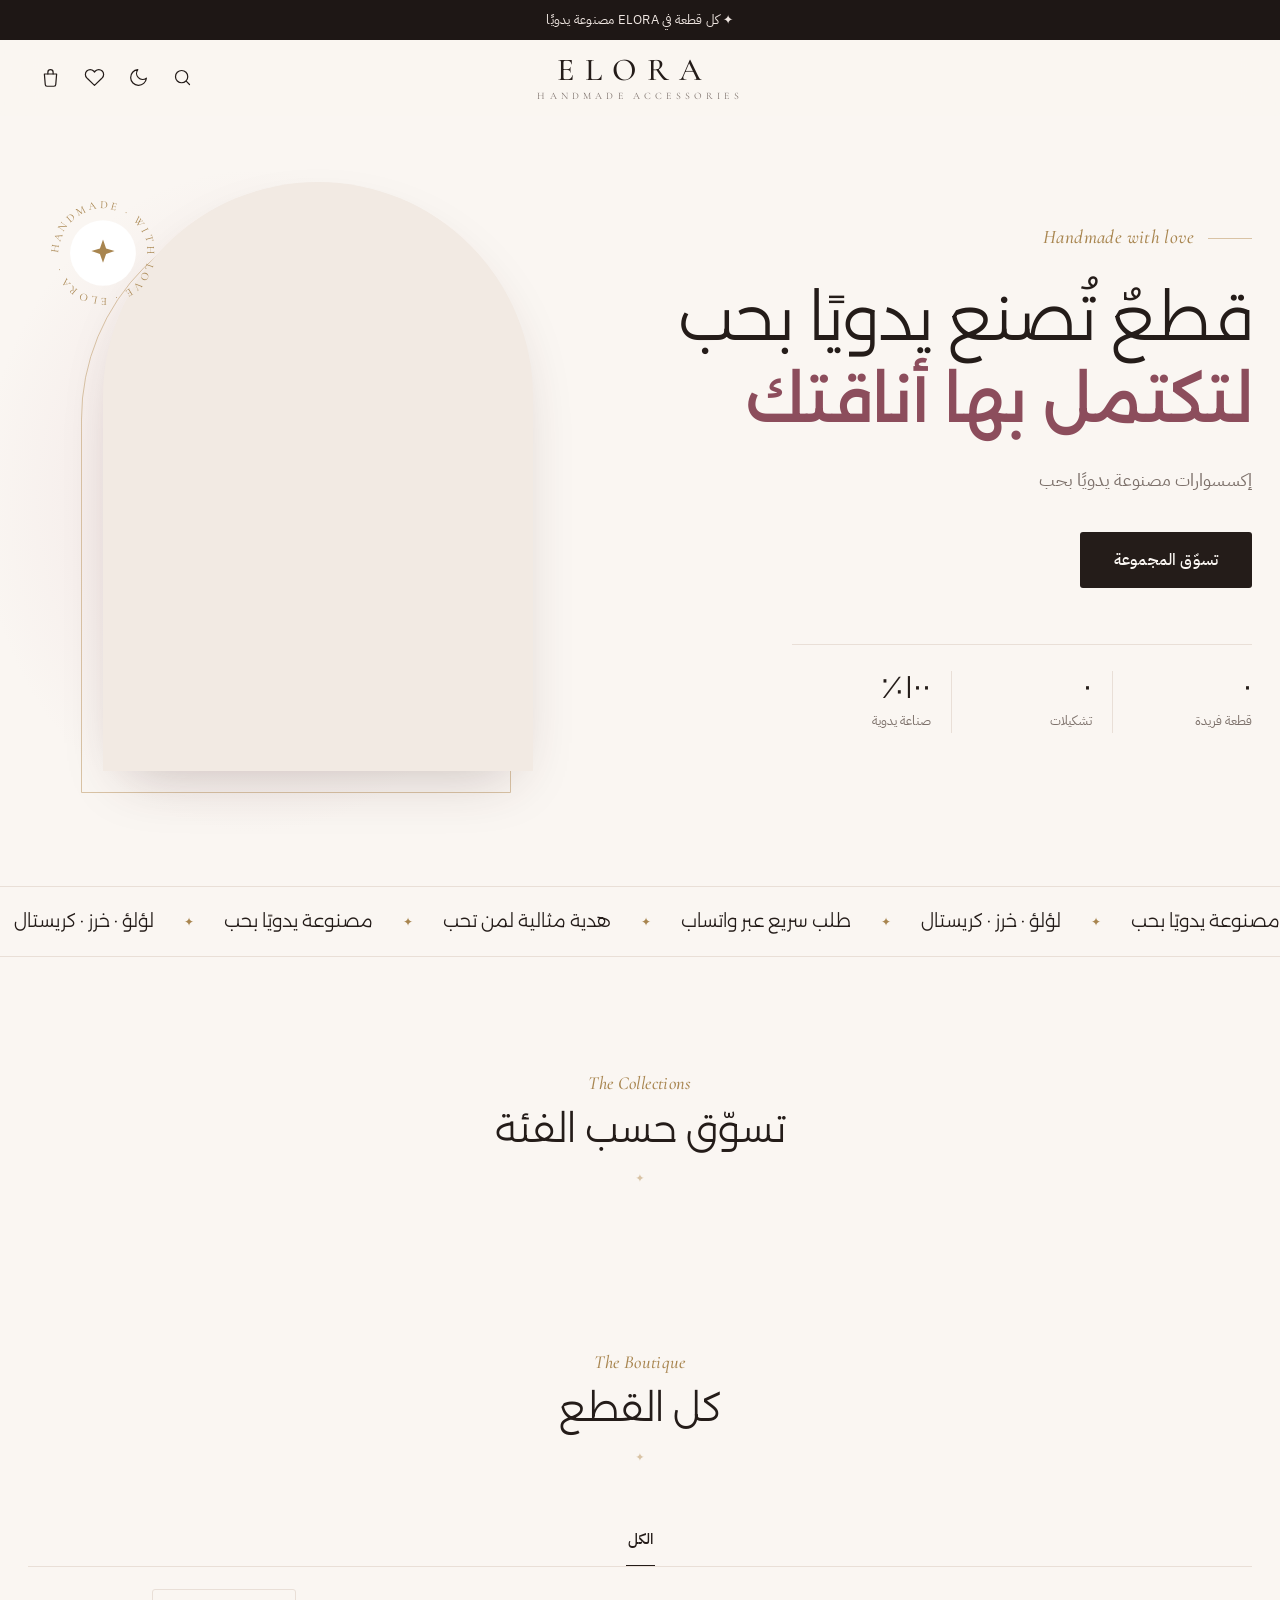
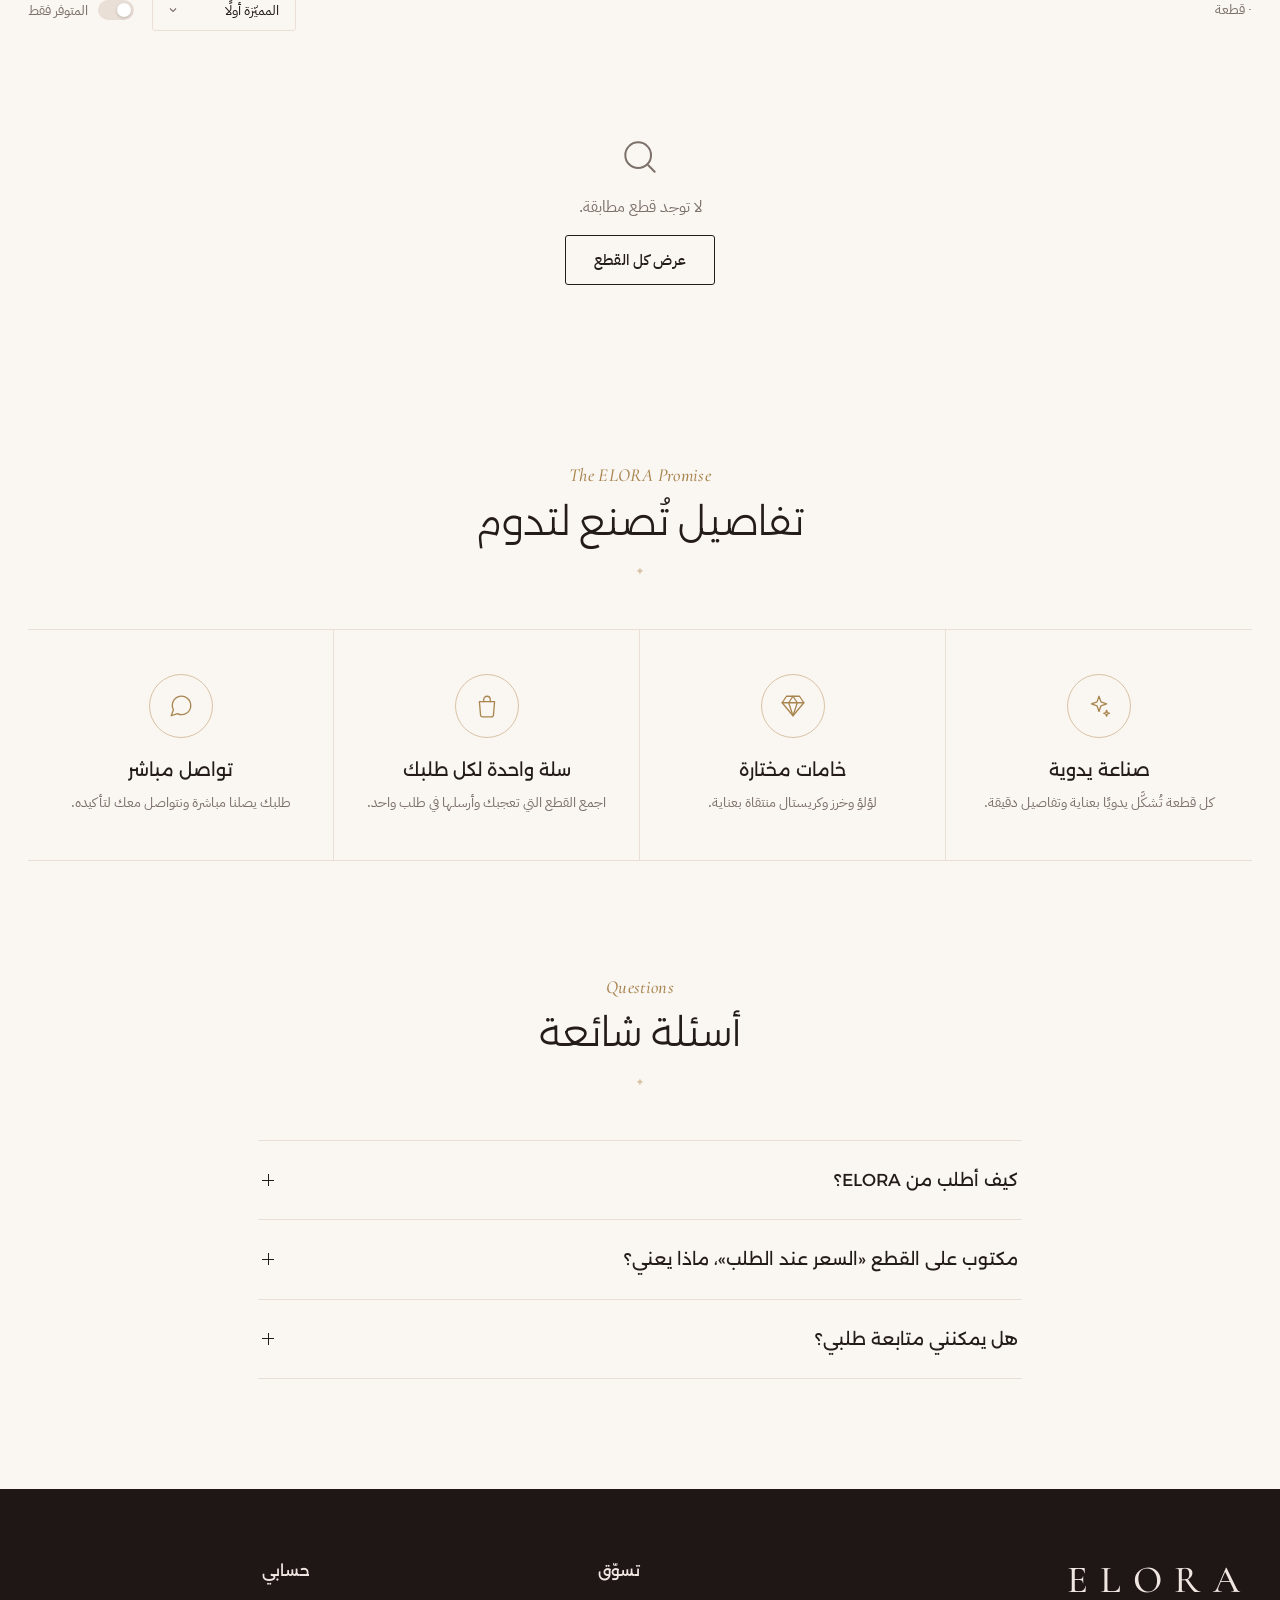
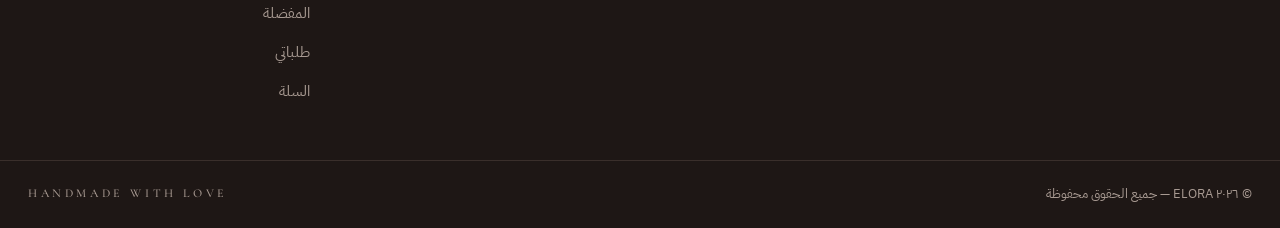
==== index.html @ 7b6e807d "المتجر الجديد: سلة، مفضلة، بحث، وطلب عبر واتساب - واجهة جديدة بالكامل تقرأ data.json و site.config.j" ====
<!doctype html>
<html lang="ar" dir="rtl" data-theme="light">
<head>
<meta charset="utf-8">
<meta name="viewport" content="width=device-width, initial-scale=1, viewport-fit=cover">
<title>ELORA — إكسسوارات مصنوعة يدويًا بحب</title>
<meta name="description" content="ELORA متجر إكسسوارات مصنوعة يدويًا: عقود وحقائب وأساور وأطقم من اللؤلؤ والخرز والكريستال. اطلب بسهولة عبر واتساب.">
<meta name="theme-color" content="#fbf8f6">
<meta property="og:type" content="website">
<meta property="og:title" content="ELORA — إكسسوارات مصنوعة يدويًا بحب">
<meta property="og:description" content="عقود وحقائب وأساور وأطقم مصنوعة يدويًا من اللؤلؤ والخرز والكريستال.">
<meta property="og:image" content="assets/og-image.png">
<meta property="og:locale" content="ar_AR">
<meta name="twitter:card" content="summary_large_image">
<link rel="manifest" href="manifest.webmanifest">
<link rel="icon" href="assets/icon.png">
<link rel="apple-touch-icon" href="assets/icon.png">
<link rel="preconnect" href="https://fonts.googleapis.com">
<link rel="preconnect" href="https://fonts.gstatic.com" crossorigin>
<link href="https://fonts.googleapis.com/css2?family=Alexandria:wght@300;400;500&family=Cormorant+Garamond:ital,wght@0,500;0,600;1,400;1,500&family=IBM+Plex+Sans+Arabic:wght@300;400;500;600&display=swap" rel="stylesheet">
<script>
  (function () {
    var t; try { t = localStorage.getItem('elora:theme'); t = t && JSON.parse(t); } catch (e) {}
    if (!t) t = window.matchMedia && matchMedia('(prefers-color-scheme: dark)').matches ? 'dark' : 'light';
    document.documentElement.dataset.theme = t;
  })();
</script>
<link rel="stylesheet" href="assets/store.css?v=2.2.0">
</head>
<body>

<!-- أيقونات -->
<svg width="0" height="0" style="position:absolute" aria-hidden="true">
  <defs>
    <symbol id="i-search" viewBox="0 0 24 24"><circle cx="11" cy="11" r="7"/><path d="m20 20-3.5-3.5"/></symbol>
    <symbol id="i-heart" viewBox="0 0 24 24"><path d="M20.8 4.6a5.5 5.5 0 0 0-7.8 0L12 5.7l-1-1.1a5.5 5.5 0 0 0-7.8 7.8l1 1.1L12 21l7.8-7.5 1-1.1a5.5 5.5 0 0 0 0-7.8z"/></symbol>
    <symbol id="i-bag" viewBox="0 0 24 24"><path d="M5 8h14l-1 12a2 2 0 0 1-2 2H8a2 2 0 0 1-2-2z"/><path d="M9 8V6a3 3 0 0 1 6 0v2"/></symbol>
    <symbol id="i-sun" viewBox="0 0 24 24"><circle cx="12" cy="12" r="4"/><path d="M12 2v2M12 20v2M4.9 4.9l1.4 1.4M17.7 17.7l1.4 1.4M2 12h2M20 12h2M4.9 19.1l1.4-1.4M17.7 6.3l1.4-1.4"/></symbol>
    <symbol id="i-moon" viewBox="0 0 24 24"><path d="M21 12.8A9 9 0 1 1 11.2 3a7 7 0 0 0 9.8 9.8z"/></symbol>
    <symbol id="i-menu" viewBox="0 0 24 24"><path d="M4 7h16M4 12h16M4 17h10"/></symbol>
    <symbol id="i-close" viewBox="0 0 24 24"><path d="M6 6l12 12M18 6 6 18"/></symbol>
    <symbol id="i-plus" viewBox="0 0 24 24"><path d="M12 5v14M5 12h14"/></symbol>
    <symbol id="i-minus" viewBox="0 0 24 24"><path d="M5 12h14"/></symbol>
    <symbol id="i-trash" viewBox="0 0 24 24"><path d="M3 6h18M8 6V4h8v2M19 6l-1 14a2 2 0 0 1-2 2H8a2 2 0 0 1-2-2L5 6"/></symbol>
    <symbol id="i-share" viewBox="0 0 24 24"><circle cx="18" cy="5" r="3"/><circle cx="6" cy="12" r="3"/><circle cx="18" cy="19" r="3"/><path d="m8.6 13.5 6.8 4M15.4 6.5l-6.8 4"/></symbol>
    <symbol id="i-next" viewBox="0 0 24 24"><path d="M15 6l-6 6 6 6"/></symbol>
    <symbol id="i-prev" viewBox="0 0 24 24"><path d="M9 6l6 6-6 6"/></symbol>
    <symbol id="i-home" viewBox="0 0 24 24"><path d="M3 11l9-7 9 7v9a1 1 0 0 1-1 1h-5v-6H9v6H4a1 1 0 0 1-1-1z"/></symbol>
    <symbol id="i-grid" viewBox="0 0 24 24"><rect x="3" y="3" width="7" height="7" rx="1.5"/><rect x="14" y="3" width="7" height="7" rx="1.5"/><rect x="3" y="14" width="7" height="7" rx="1.5"/><rect x="14" y="14" width="7" height="7" rx="1.5"/></symbol>
    <symbol id="i-gift" viewBox="0 0 24 24"><path d="M20 12v9H4v-9M2 7h20v5H2zM12 21V7M12 7H7.5a2.5 2.5 0 1 1 0-5C11 2 12 7 12 7zM12 7h4.5a2.5 2.5 0 1 0 0-5C13 2 12 7 12 7z"/></symbol>
    <symbol id="i-sparkle" viewBox="0 0 24 24"><path d="M12 3l1.8 5.2L19 10l-5.2 1.8L12 17l-1.8-5.2L5 10l5.2-1.8zM19 16l.7 2 2 .7-2 .7-.7 2-.7-2-2-.7 2-.7z"/></symbol>
    <symbol id="i-gem" viewBox="0 0 24 24"><path d="M6 3h12l4 6-10 12L2 9z"/><path d="M2 9h20M12 21 8 9l4-6 4 6z"/></symbol>
    <symbol id="i-chat" viewBox="0 0 24 24"><path d="M21 11.5a8.4 8.4 0 0 1-12.3 7.5L3 21l2-5.6A8.5 8.5 0 1 1 21 11.5z"/></symbol>
    <symbol id="i-insta" viewBox="0 0 24 24"><rect x="3" y="3" width="18" height="18" rx="5"/><circle cx="12" cy="12" r="4"/><circle cx="17.5" cy="6.5" r=".6" fill="currentColor"/></symbol>
    <symbol id="i-check" viewBox="0 0 24 24"><path d="M5 12.5l4.5 4.5L19 7"/></symbol>
    <symbol id="i-tag" viewBox="0 0 24 24"><path d="M20.6 13.4 13.4 20.6a2 2 0 0 1-2.8 0L3 13V3h10l7.6 7.6a2 2 0 0 1 0 2.8z"/><circle cx="7.5" cy="7.5" r="1.5"/></symbol>
    <symbol id="i-receipt" viewBox="0 0 24 24"><path d="M6 2h12v20l-3-2-3 2-3-2-3 2z"/><path d="M9 7h6M9 11h6M9 15h4"/></symbol>
    <symbol id="i-truck" viewBox="0 0 24 24"><path d="M1 5h13v11H1zM14 9h4l4 4v3h-8z"/><circle cx="5.5" cy="18.5" r="2"/><circle cx="17.5" cy="18.5" r="2"/></symbol>
    <symbol id="i-download" viewBox="0 0 24 24"><path d="M12 3v12M7 10l5 5 5-5M5 21h14"/></symbol>
    <symbol id="i-zoom" viewBox="0 0 24 24"><circle cx="11" cy="11" r="7"/><path d="m20 20-3.5-3.5M11 8v6M8 11h6"/></symbol>
  </defs>
</svg>

<a class="skip" href="#shop">تخطَّ إلى المنتجات</a>

<div class="announce" id="announce" aria-live="polite"><span id="announceText">✦ ELORA</span></div>
<div class="sample-banner" id="sampleBanner" hidden>
  وضع المعاينة: الأسعار ورسوم التوصيل والكوبونات تجريبية. عدّلها في ملف <code dir="ltr">shop.json</code> ثم اجعل <code dir="ltr">"sampleData": false</code>
</div>

<header class="hdr" id="hdr">
  <div class="wrap hdr-in">
    <div class="hdr-side">
      <button class="icon-btn only-m" id="menuBtn" aria-label="القائمة"><svg class="i"><use href="#i-menu"/></svg></button>
      <nav class="hdr-nav" id="hdrNav" aria-label="الأقسام"></nav>
    </div>
    <a class="brand" href="#top" aria-label="ELORA الصفحة الرئيسية">
      <span class="brand-word" id="brandName">ELORA</span>
      <span class="brand-sub">Handmade Accessories</span>
    </a>
    <div class="hdr-actions">
      <button class="icon-btn" id="searchBtn" aria-label="بحث"><svg class="i"><use href="#i-search"/></svg></button>
      <button class="icon-btn" id="themeBtn" aria-label="تبديل الوضع الليلي"><svg class="i"><use href="#i-moon"/></svg></button>
      <button class="icon-btn hide-m" data-open-drawer="wish" aria-label="المفضلة"><svg class="i"><use href="#i-heart"/></svg><span class="count" data-count="wish" hidden>0</span></button>
      <button class="icon-btn cart-btn" data-open-drawer="cart" aria-label="السلة" id="cartBtn"><svg class="i"><use href="#i-bag"/></svg><span class="count" data-count="cart" hidden>0</span></button>
    </div>
  </div>
</header>

<main id="top">
  <!-- الواجهة -->
  <section class="hero">
    <div class="wrap hero-in">
      <div class="hero-copy">
        <span class="eyebrow latin">Handmade with love</span>
        <h1><span id="heroTitle">قطعٌ تُصنع يدويًا بحب</span><em id="heroAccent">لتكتمل بها أناقتك</em></h1>
        <p class="hero-sub" id="heroSub">إكسسوارات مصنوعة يدويًا بحب</p>
        <div class="hero-cta">
          <a class="btn btn-lg" href="#shop">تسوّق المجموعة</a>
          <a class="btn btn-lg btn-ghost" id="heroWa" target="_blank" rel="noopener">تواصل معنا</a>
        </div>
        <dl class="hero-stats">
          <div><dt id="statCount">—</dt><dd>قطعة فريدة</dd></div>
          <div><dt id="statCats">—</dt><dd>تشكيلات</dd></div>
          <div><dt>١٠٠٪</dt><dd>صناعة يدوية</dd></div>
        </dl>
      </div>
      <div class="hero-art" id="heroArt">
        <div class="arch-frame" aria-hidden="true"></div>
        <div class="arch skel" id="heroSlides" aria-hidden="true"></div>
        <div class="hero-dots" id="heroDots" role="tablist" aria-label="الصور المميزة"></div>
        <button class="hero-pick" id="heroPick" hidden></button>
        <svg class="hero-seal" viewBox="0 0 120 120" aria-hidden="true">
          <defs><path id="sealPath" d="M60 60m-46 0a46 46 0 1 1 92 0a46 46 0 1 1-92 0"/></defs>
          <circle class="core" cx="60" cy="60" r="34"/>
          <text><textPath href="#sealPath">Handmade · With Love · ELORA ·</textPath></text>
          <path d="M60 46l3.2 9.3L72 58l-8.8 3.1L60 70l-3.2-8.9L48 58l8.8-2.7z" fill="currentColor"/>
        </svg>
      </div>
    </div>
  </section>

  <div class="marquee" aria-hidden="true"><div class="marquee-track" id="marquee"></div></div>

  <!-- الفئات -->
  <section class="sec" id="cats">
    <div class="wrap">
      <div class="sec-head"><span class="kicker latin">The Collections</span><h2>تسوّق حسب الفئة</h2></div>
      <div class="cat-row" id="catRow"></div>
    </div>
  </section>

  <!-- المختارات -->
  <section class="sec" id="picksSec">
    <div class="wrap">
      <div class="sec-head">
        <span class="kicker latin">The Edit</span><h2>مختارات ELORA</h2>
        <div class="rail-arrows">
          <button class="icon-btn sm ring" data-rail="picksRail" data-dir="1" aria-label="السابق"><svg class="i"><use href="#i-prev"/></svg></button>
          <button class="icon-btn sm ring" data-rail="picksRail" data-dir="-1" aria-label="التالي"><svg class="i"><use href="#i-next"/></svg></button>
        </div>
      </div>
      <div class="rail" id="picksRail"></div>
    </div>
  </section>

  <!-- الحكاية -->
  <section class="story" id="story" hidden>
    <div class="story-in">
      <div class="story-media" id="storyMedia"></div>
      <div class="story-copy">
        <span class="kicker latin">Our Story</span>
        <h2 id="storyTitle"></h2>
        <p id="storyText"></p>
        <a class="link-arrow" href="#shop">اكتشف المجموعة <svg class="i"><use href="#i-next"/></svg></a>
        <span class="story-sign">Elora</span>
      </div>
    </div>
  </section>

  <!-- المتجر -->
  <section class="sec" id="shop">
    <div class="wrap">
      <div class="sec-head"><span class="kicker latin">The Boutique</span><h2>كل القطع</h2></div>
      <div class="toolbar">
        <div class="chips" id="chips" role="tablist" aria-label="تصفية حسب الفئة"></div>
        <div class="tools">
          <span class="result-count" id="resultCount"></span>
          <label class="select">
            <span class="sr">ترتيب حسب</span>
            <select id="sortSel">
              <option value="featured">المميّزة أولًا</option>
              <option value="new">الأحدث</option>
              <option value="price-asc">السعر: من الأقل</option>
              <option value="price-desc">السعر: من الأعلى</option>
              <option value="name">الاسم (أ - ي)</option>
            </select>
          </label>
          <label class="switch"><input type="checkbox" id="inStockOnly"><span>المتوفر فقط</span></label>
        </div>
      </div>
      <div class="grid" id="grid"></div>
      <div id="sentinel"></div>
      <div class="empty" id="emptyState" hidden>
        <svg class="i xl"><use href="#i-search"/></svg>
        <p>لا توجد قطع مطابقة.</p>
        <button class="btn btn-ghost" id="resetFilters">عرض كل القطع</button>
      </div>
    </div>
  </section>

  <!-- شوهد مؤخرًا -->
  <section class="sec" id="recentSec" hidden>
    <div class="wrap">
      <div class="sec-head"><span class="kicker latin">Recently Viewed</span><h2>شاهدتها مؤخرًا</h2></div>
      <div class="rail small" id="recentRail"></div>
    </div>
  </section>

  <!-- لماذا -->
  <section class="sec why">
    <div class="wrap">
      <div class="sec-head"><span class="kicker latin">The ELORA Promise</span><h2>تفاصيل تُصنع لتدوم</h2></div>
      <div class="why-grid" id="whyGrid"></div>
    </div>
  </section>

  <section class="sec" id="testiSec" hidden>
    <div class="wrap">
      <div class="sec-head"><span class="kicker latin">Kind Words</span><h2>قالوا عن ELORA</h2></div>
      <div class="testi-grid" id="testiGrid"></div>
    </div>
  </section>

  <section class="sec" id="faqSec">
    <div class="wrap narrow">
      <div class="sec-head"><span class="kicker latin">Questions</span><h2>أسئلة شائعة</h2></div>
      <div class="faq" id="faq"></div>
    </div>
  </section>

  <section class="insta" id="instaSec" hidden>
    <div class="wrap insta-in">
        <span class="kicker latin">Follow the Story</span>
        <h2>شاركنا إطلالتك مع ELORA</h2>
        <p>تابعنا لتشاهد التشكيلات الجديدة أولًا، وكواليس صناعة كل قطعة.</p>
      <a class="btn btn-lg" id="instaLink" target="_blank" rel="noopener"><svg class="i"><use href="#i-insta"/></svg> <span id="instaHandle"></span></a>
    </div>
  </section>
</main>

<footer class="ftr">
  <div class="wrap ftr-in">
    <div class="ftr-brand">
      <span class="brand-word lg" id="ftrBrand">ELORA</span>
      <p id="ftrTag"></p>
      <div class="ftr-social" id="ftrSocial"></div>
    </div>
    <div>
      <h3>تسوّق</h3>
      <ul id="ftrCats"></ul>
    </div>
    <div>
      <h3>حسابي</h3>
      <ul>
        <li><button class="linklike" data-open-drawer="wish">المفضلة</button></li>
        <li><button class="linklike" data-open-drawer="orders">طلباتي</button></li>
        <li><button class="linklike" data-open-drawer="cart">السلة</button></li>
        <li><button class="linklike" id="installBtn" hidden>ثبّت التطبيق على جوالك</button></li>
      </ul>
    </div>
  </div>
  <div class="wrap ftr-bottom"><span id="copyright"></span><span class="latin">Handmade with love</span></div>
</footer>

<nav class="bnav" aria-label="تنقل سريع">
  <a href="#top"><svg class="i"><use href="#i-home"/></svg><span>الرئيسية</span></a>
  <a href="#cats"><svg class="i"><use href="#i-grid"/></svg><span>الفئات</span></a>
  <button id="bnSearch"><svg class="i"><use href="#i-search"/></svg><span>بحث</span></button>
  <button data-open-drawer="wish"><svg class="i"><use href="#i-heart"/></svg><span>المفضلة</span><b class="count" data-count="wish" hidden>0</b></button>
  <button data-open-drawer="cart"><svg class="i"><use href="#i-bag"/></svg><span>السلة</span><b class="count" data-count="cart" hidden>0</b></button>
</nav>

<a class="wa-fab" id="waFab" target="_blank" rel="noopener" aria-label="راسلنا على واتساب" hidden><svg class="i"><use href="#i-chat"/></svg></a>

<div class="scrim" id="scrim" hidden></div>

<!-- الدرج الجانبي: السلة / المفضلة / الطلبات -->
<aside class="drawer" id="drawer" role="dialog" aria-modal="true" aria-labelledby="drawerTitle" hidden>
  <div class="drawer-head">
    <h2 id="drawerTitle"></h2>
    <button class="icon-btn" data-close aria-label="إغلاق"><svg class="i"><use href="#i-close"/></svg></button>
  </div>
  <div class="drawer-body" id="drawerBody"></div>
  <div class="drawer-foot" id="drawerFoot"></div>
</aside>

<!-- قائمة الجوال -->
<aside class="drawer start" id="menu" role="dialog" aria-modal="true" aria-label="القائمة" hidden>
  <div class="drawer-head">
    <span class="brand-word">ELORA</span>
    <button class="icon-btn" data-close aria-label="إغلاق"><svg class="i"><use href="#i-close"/></svg></button>
  </div>
  <div class="drawer-body">
    <div class="menu-label">الأقسام</div>
    <ul class="menu-list" id="menuCats"></ul>
    <div class="menu-label">حسابي</div>
    <ul class="menu-list">
      <li><button data-open-drawer="wish"><svg class="i"><use href="#i-heart"/></svg> المفضلة</button></li>
      <li><button data-open-drawer="orders"><svg class="i"><use href="#i-receipt"/></svg> طلباتي</button></li>
      <li><a id="menuInsta" target="_blank" rel="noopener" hidden><svg class="i"><use href="#i-insta"/></svg> إنستقرام</a></li>
      <li><a id="menuWa" target="_blank" rel="noopener" hidden><svg class="i"><use href="#i-chat"/></svg> واتساب</a></li>
      <li><button id="themeBtnM"><svg class="i"><use href="#i-moon"/></svg> <span>الوضع الليلي</span></button></li>
    </ul>
  </div>
</aside>

<!-- صفحة المنتج -->
<div class="modal" id="sheet" role="dialog" aria-modal="true" aria-label="تفاصيل القطعة" hidden>
  <div class="modal-card sheet-card" id="sheetCard"></div>
</div>

<!-- إتمام الطلب -->
<div class="modal" id="checkout" role="dialog" aria-modal="true" aria-label="إتمام الطلب" hidden>
  <div class="modal-card co-card" id="coCard"></div>
</div>

<!-- البحث -->
<div class="search-ov" id="searchOv" role="dialog" aria-modal="true" aria-label="بحث" hidden>
  <div class="search-panel">
    <div class="search-field">
      <svg class="i"><use href="#i-search"/></svg>
      <input id="searchInput" type="search" placeholder="ابحث: عقد لؤلؤ، حقيبة، سوار…" autocomplete="off">
      <button class="icon-btn sm" data-close aria-label="إغلاق"><svg class="i"><use href="#i-close"/></svg></button>
    </div>
    <div class="search-results" id="searchResults"></div>
  </div>
</div>

<div class="toasts" id="toasts" aria-live="polite"></div>

<script src="assets/store.js?v=2.2.1" defer></script>
</body>
</html>
---- assets/store.css ----
/* ELORA — متجر إكسسوارات مصنوعة يدويًا
 * لغة التصميم: عاجي دافئ، حبر قهوة داكن، وردي ELORA، خطوط ذهبية رفيعة، وموتيف القوس.
 */

:root {
  --bg: #faf6f2; --bg-soft: #f2eae3; --surface: #ffffff; --text: #241c19; --muted: #7c706a;
  --border: #e9dfd7; --line: #f1e9e3; --hair: #d9c3a5;
  --rose: #d9b4bc; --rose-soft: #f6eaec; --rose-ink: #8c4d5c; --gold: #a8854f;
  --btn: #241c19; --btn-ink: #faf6f2; --sale: #a8434f; --sale-ink: #ffffff; --ok: #3d7a57;
  --ink-bg: #1e1715; --ink-text: #efe6e1; --ink-muted: #a89a92; --ink-line: #3a2f2b;
  --scrim: rgba(30, 20, 18, .45);
  --shadow-sm: 0 1px 2px rgba(60, 30, 25, .05);
  --shadow: 0 24px 60px -24px rgba(70, 35, 35, .28);
  --r-img: 6px; --r: 10px; --r-btn: 3px;
  --f-body: "IBM Plex Sans Arabic", "Segoe UI", system-ui, sans-serif;
  --f-head: "Alexandria", "IBM Plex Sans Arabic", sans-serif;
  --f-latin: "Cormorant Garamond", Georgia, serif;
  --ease: cubic-bezier(.22, .68, .16, 1);
  --hdr: 76px;
  color-scheme: light;
}
:root[data-theme="dark"] {
  --bg: #141010; --bg-soft: #1c1716; --surface: #1f1918; --text: #f2eae5; --muted: #a99b93;
  --border: #342b28; --line: #2a2321; --hair: #6e5a40;
  --rose: #d9b4bc; --rose-soft: #2c2124; --rose-ink: #e6c0c8; --gold: #d3b07a;
  --btn: #f2eae5; --btn-ink: #141010; --sale: #e8909d; --sale-ink: #2a0f15; --ok: #82c7a0;
  --ink-bg: #0e0b0a; --ink-text: #efe6e1; --ink-muted: #9a8c85; --ink-line: #2c2422;
  --scrim: rgba(0, 0, 0, .64); --shadow-sm: none; --shadow: 0 24px 60px -24px rgba(0, 0, 0, .75);
  color-scheme: dark;
}
@media (prefers-color-scheme: dark) {
  :root:not([data-theme="light"]) {
    --bg: #141010; --bg-soft: #1c1716; --surface: #1f1918; --text: #f2eae5; --muted: #a99b93;
    --border: #342b28; --line: #2a2321; --hair: #6e5a40;
    --rose: #d9b4bc; --rose-soft: #2c2124; --rose-ink: #e6c0c8; --gold: #d3b07a;
    --btn: #f2eae5; --btn-ink: #141010; --sale: #e8909d; --sale-ink: #2a0f15; --ok: #82c7a0;
    --ink-bg: #0e0b0a; --ink-text: #efe6e1; --ink-muted: #9a8c85; --ink-line: #2c2422;
    --scrim: rgba(0, 0, 0, .64); --shadow-sm: none; --shadow: 0 24px 60px -24px rgba(0, 0, 0, .75);
    color-scheme: dark;
  }
}

*, *::before, *::after { box-sizing: border-box; }
html { scroll-behavior: smooth; scroll-padding-top: calc(var(--hdr) + 12px); -webkit-text-size-adjust: 100%; }
html.locked { overflow: hidden; }
body {
  margin: 0; background: var(--bg); color: var(--text); font-family: var(--f-body);
  font-size: 16px; line-height: 1.75; -webkit-font-smoothing: antialiased; overflow-x: hidden;
  transition: background-color .3s, color .3s;
}
img { display: block; max-width: 100%; }
a { color: inherit; text-decoration: none; }
button, input, select, textarea { font: inherit; color: inherit; }
button { cursor: pointer; background: none; border: 0; padding: 0; }
h1, h2, h3 { font-family: var(--f-head); font-weight: 400; line-height: 1.35; margin: 0; text-wrap: balance; }
::selection { background: var(--rose); color: #241c19; }
:focus-visible { outline: 1.5px solid var(--rose-ink); outline-offset: 3px; }
.sr { position: absolute; width: 1px; height: 1px; overflow: hidden; clip: rect(0 0 0 0); white-space: nowrap; }
.latin { font-family: var(--f-latin); font-style: italic; font-weight: 500; letter-spacing: .02em; }
.i { width: 21px; height: 21px; fill: none; stroke: currentColor; stroke-width: 1.4; stroke-linecap: round; stroke-linejoin: round; flex: none; }
.i.xl { width: 44px; height: 44px; stroke-width: 1.1; }
.wrap { max-width: 1280px; margin: 0 auto; padding: 0 28px; }
.wrap.narrow { max-width: 820px; }
.skip { position: absolute; top: -50px; right: 12px; background: var(--btn); color: var(--btn-ink); padding: 8px 14px; z-index: 100; }
.skip:focus { top: 8px; }

/* ---------- أزرار ---------- */
.btn {
  position: relative; display: inline-flex; align-items: center; justify-content: center; gap: 10px;
  height: 50px; padding: 0 28px; border-radius: var(--r-btn); background: var(--btn); color: var(--btn-ink);
  font-weight: 500; font-size: .95rem; letter-spacing: .01em; white-space: nowrap; overflow: hidden; isolation: isolate;
  transition: color .35s var(--ease), background .35s, border-color .35s, opacity .2s;
}
.btn::before {
  content: ""; position: absolute; inset: 0; z-index: -1; background: var(--rose-ink);
  transform: scaleX(0); transform-origin: left; transition: transform .45s var(--ease);
}
.btn:hover::before { transform: scaleX(1); transform-origin: right; }
:root[data-theme="dark"] .btn:not(.btn-ghost):hover { color: #141010; }
.btn:disabled { opacity: .4; cursor: not-allowed; }
.btn:disabled::before { display: none; }
.btn .i { width: 18px; height: 18px; }
.btn-lg { height: 56px; padding: 0 34px; font-size: 1rem; }
.btn-ghost { background: transparent; color: var(--text); border: 1px solid var(--text); }
.btn-ghost::before { background: var(--text); }
.btn-ghost:hover { color: var(--bg); }
.btn-rose { background: var(--rose); color: #241c19; }
.btn-rose::before { background: var(--btn); }
.btn-rose:hover { color: var(--btn-ink); }
.btn-block { width: 100%; }
.link-arrow { display: inline-flex; align-items: center; gap: 8px; font-weight: 500; border-bottom: 1px solid currentColor; padding-bottom: 2px; transition: gap .3s var(--ease), color .2s; }
.link-arrow:hover { gap: 14px; color: var(--rose-ink); }
.link-arrow .i { width: 17px; height: 17px; }
.icon-btn {
  position: relative; width: 44px; height: 44px; display: inline-grid; place-items: center; border-radius: 50%;
  color: var(--text); transition: background .2s, color .2s;
}
.icon-btn:hover { color: var(--rose-ink); }
.icon-btn.sm { width: 40px; height: 40px; }
.icon-btn.sm .i { width: 18px; height: 18px; }
.icon-btn.ring { border: 1px solid var(--border); }
.icon-btn.ring:hover { border-color: var(--text); color: var(--text); }
.linklike { color: inherit; text-align: start; opacity: .75; transition: opacity .2s; }
.linklike:hover { opacity: 1; }
.count {
  position: absolute; top: 4px; left: 3px; min-width: 18px; height: 18px; padding: 0 5px; border-radius: 999px;
  background: var(--rose-ink); color: var(--bg); font-size: .66rem; font-weight: 600; display: grid; place-items: center; line-height: 1;
}
.count.bump { animation: bump .45s var(--ease); }
@keyframes bump { 40% { transform: scale(1.45); } }

/* ---------- الشريط العلوي ---------- */
.announce { background: var(--ink-bg); color: var(--ink-text); text-align: center; font-size: .8rem; letter-spacing: .02em; padding: 9px 16px; min-height: 38px; }
.announce span { display: inline-block; transition: opacity .4s, transform .4s; }
.announce span.out { opacity: 0; transform: translateY(-6px); }
.sample-banner { background: #fff4d6; color: #5a4300; text-align: center; font-size: .82rem; padding: 7px 16px; border-bottom: 1px solid #f0dfa8; }
:root[data-theme="dark"] .sample-banner { background: #33290f; color: #f5dc9a; border-color: #4f4118; }
.sample-banner code { background: rgba(0,0,0,.07); padding: 1px 6px; border-radius: 4px; font-size: .78rem; }

/* ---------- الترويسة ---------- */
.hdr {
  position: sticky; top: 0; z-index: 30; height: var(--hdr);
  background: color-mix(in srgb, var(--bg) 86%, transparent); backdrop-filter: saturate(1.3) blur(16px);
  -webkit-backdrop-filter: saturate(1.3) blur(16px); border-bottom: 1px solid transparent; transition: border-color .3s, height .3s;
}
.hdr.scrolled { border-color: var(--border); }
.hdr-in { height: 100%; display: grid; grid-template-columns: 1fr auto 1fr; align-items: center; gap: 18px; }
.hdr-side { display: flex; align-items: center; gap: 4px; min-width: 0; }
.brand { display: flex; flex-direction: column; align-items: center; line-height: 1; }
.brand-word { font-family: var(--f-latin); font-size: 2rem; font-weight: 500; letter-spacing: .32em; margin-left: -.32em; color: var(--text); direction: ltr; line-height: 1; }
.brand-sub { font-family: var(--f-latin); font-size: .62rem; letter-spacing: .42em; text-transform: uppercase; color: var(--muted); margin-top: 6px; direction: ltr; }
.hdr-nav { display: flex; gap: 2px; overflow: hidden; }
.hdr-nav a { position: relative; padding: 8px 12px; color: var(--text); font-size: .9rem; white-space: nowrap; }
.hdr-nav a::after { content: ""; position: absolute; right: 12px; left: 12px; bottom: 4px; height: 1px; background: currentColor; transform: scaleX(0); transition: transform .35s var(--ease); }
.hdr-nav a:hover::after { transform: scaleX(1); }
.hdr-actions { justify-self: end; display: flex; align-items: center; gap: 0; }
.only-m { display: none; }

/* ---------- الواجهة ---------- */
.hero { position: relative; overflow: hidden; padding: 40px 0 90px; }
.hero::before {
  content: ""; position: absolute; top: -10%; left: -10%; width: 60%; height: 120%;
  background: radial-gradient(closest-side, color-mix(in srgb, var(--rose) 30%, transparent), transparent 72%);
  pointer-events: none;
}
.hero-in { position: relative; display: grid; grid-template-columns: 1fr 1fr; gap: 64px; align-items: center; min-height: 620px; }
.eyebrow { display: inline-flex; align-items: center; gap: 14px; color: var(--gold); font-size: 1.2rem; margin-bottom: 22px; }
.eyebrow::before { content: ""; width: 44px; height: 1px; background: var(--hair); }
.hero h1 { font-size: clamp(2.4rem, 5vw, 4.4rem); line-height: 1.28; font-weight: 300; letter-spacing: -.01em; }
.hero h1 em { display: block; font-style: normal; font-weight: 500; color: var(--rose-ink); }
.hero-sub { color: var(--muted); font-size: 1.1rem; margin: 24px 0 36px; max-width: 30em; }
.hero-cta { display: flex; gap: 14px; flex-wrap: wrap; align-items: center; }
.hero-stats { display: flex; gap: 0; margin: 56px 0 0; padding: 26px 0 0; border-top: 1px solid var(--border); max-width: 460px; }
.hero-stats div { flex: 1; display: flex; flex-direction: column; padding-inline-end: 20px; }
.hero-stats div + div { padding-inline-start: 20px; border-inline-start: 1px solid var(--border); }
.hero-stats dt { font-family: var(--f-head); font-size: 1.9rem; font-weight: 300; line-height: 1.1; }
.hero-stats dd { margin: 6px 0 0; color: var(--muted); font-size: .82rem; }

.hero-art { position: relative; height: 640px; display: grid; place-items: center; }
.arch-frame { position: absolute; width: 74%; height: 92%; border: 1px solid var(--hair); border-radius: 999px 999px 0 0; transform: translate(-22px, 22px); }
.arch { position: relative; width: 74%; height: 92%; border-radius: 999px 999px 0 0; overflow: hidden; background: var(--bg-soft); box-shadow: var(--shadow); }
.arch img { position: absolute; inset: 0; width: 100%; height: 100%; object-fit: cover; opacity: 0; transform: scale(1.06); transition: opacity 1.2s var(--ease), transform 6s linear; }
.arch img.on { opacity: 1; transform: scale(1); }
.hero-pick {
  position: absolute; right: -6px; bottom: 64px; z-index: 2; display: flex; align-items: center; gap: 14px; text-align: start;
  background: color-mix(in srgb, var(--surface) 92%, transparent); backdrop-filter: blur(10px); -webkit-backdrop-filter: blur(10px);
  padding: 12px 14px 12px 20px; border-radius: var(--r); box-shadow: var(--shadow); min-width: 250px; max-width: 300px;
  transition: transform .3s var(--ease);
}
.hero-pick:hover { transform: translateY(-3px); }
.hero-pick img { width: 54px; height: 66px; object-fit: cover; border-radius: 4px; }
.hero-pick small { display: block; color: var(--gold); font-size: .72rem; letter-spacing: .02em; }
.hero-pick b { display: block; font-weight: 500; font-size: .95rem; line-height: 1.4; }
.hero-pick .price { font-size: .88rem; font-weight: 500; }
.hero-pick .i { width: 16px; height: 16px; margin-inline-start: auto; color: var(--muted); }
.hero-dots { position: absolute; left: 4%; top: 50%; transform: translateY(-50%); display: flex; flex-direction: column; gap: 10px; z-index: 2; }
.hero-dots button { width: 8px; height: 8px; border-radius: 50%; border: 1px solid var(--text); opacity: .45; transition: all .3s; }
.hero-dots button[aria-current="true"] { background: var(--text); opacity: 1; height: 26px; border-radius: 999px; }
.hero-seal {
  position: absolute; left: 3%; top: 6%; width: 116px; height: 116px; z-index: 2; color: var(--gold);
  animation: spin 24s linear infinite;
}
.hero-seal { direction: ltr; }
.hero-seal text { direction: ltr; unicode-bidi: normal; font-family: var(--f-latin); font-size: 11.5px; letter-spacing: .26em; fill: currentColor; text-transform: uppercase; }
.hero-seal .core { fill: var(--surface); }
@keyframes spin { to { transform: rotate(360deg); } }

/* ---------- شريط متحرك ---------- */
.marquee { border-block: 1px solid var(--border); overflow: hidden; padding: 18px 0; }
.marquee-track { display: flex; width: max-content; animation: marquee 44s linear infinite; }
.marquee-track span { display: inline-flex; align-items: center; gap: 30px; padding-inline-end: 30px; font-family: var(--f-head); font-weight: 300; font-size: 1.15rem; white-space: nowrap; }
.marquee-track span::after { content: "✦"; color: var(--gold); font-size: .75rem; }
@keyframes marquee { to { transform: translateX(50%); } }
.marquee:hover .marquee-track { animation-play-state: paused; }

/* ---------- الأقسام ---------- */
.sec { padding: 110px 0 0; }
.sec-head { display: flex; flex-direction: column; align-items: center; text-align: center; margin-bottom: 48px; position: relative; }
.sec-head .kicker { color: var(--gold); font-size: 1.15rem; margin-bottom: 4px; }
.sec-head h2 { font-size: clamp(1.7rem, 3vw, 2.5rem); font-weight: 300; }
.sec-head::after { content: "✦"; color: var(--hair); font-size: .7rem; margin-top: 14px; letter-spacing: 0; }
.sec-head .rail-arrows { position: absolute; left: 0; bottom: 0; display: flex; gap: 8px; }
.sec-head.with-link { padding-bottom: 0; }
.sec-head .head-link { position: absolute; right: 0; bottom: 4px; font-size: .9rem; }

/* الفئات: أقواس */
.cat-row { display: grid; grid-template-columns: repeat(8, minmax(0, 1fr)); gap: 22px; }
.cat { display: flex; flex-direction: column; align-items: center; gap: 14px; text-align: center; }
.cat-img { position: relative; width: 100%; aspect-ratio: 3 / 4; border-radius: 999px 999px 4px 4px; overflow: hidden; background: var(--bg-soft); }
.cat-img::after { content: ""; position: absolute; inset: 6px; border: 1px solid rgba(255, 255, 255, .55); border-radius: inherit; opacity: 0; transition: opacity .4s; }
.cat img { width: 100%; height: 100%; object-fit: cover; transition: transform 1s var(--ease); }
.cat:hover img { transform: scale(1.08); }
.cat:hover .cat-img::after { opacity: 1; }
.cat-label b { display: block; font-family: var(--f-head); font-weight: 400; font-size: 1rem; }
.cat-label small { color: var(--muted); font-size: .78rem; }

/* الشريط الأفقي */
.rail {
  display: grid; grid-auto-flow: column; grid-auto-columns: calc((100% - 3 * 24px) / 4); gap: 24px;
  overflow-x: auto; scroll-snap-type: x mandatory; scrollbar-width: none; padding-bottom: 4px;
}
.rail::-webkit-scrollbar { display: none; }
.rail > * { scroll-snap-align: start; }
.rail.small { grid-auto-columns: calc((100% - 5 * 18px) / 6); gap: 18px; }

/* الحكاية */
.story { margin-top: 110px; background: var(--bg-soft); }
.story-in { display: grid; grid-template-columns: 1fr 1fr; align-items: stretch; min-height: 560px; }
.story-media { position: relative; overflow: hidden; }
.story-media img { position: absolute; inset: 0; width: 100%; height: 100%; object-fit: cover; }
.story-copy { padding: 80px 72px; display: flex; flex-direction: column; justify-content: center; align-items: flex-start; gap: 18px; }
.story-copy .kicker { color: var(--gold); font-size: 1.2rem; }
.story-copy h2 { font-size: clamp(1.8rem, 3.2vw, 2.7rem); font-weight: 300; }
.story-copy p { color: var(--muted); font-size: 1.05rem; margin: 0; max-width: 32em; }
.story-sign { font-family: var(--f-latin); font-style: italic; font-size: 2rem; color: var(--rose-ink); direction: ltr; margin-top: 4px; }

/* ---------- أدوات التصفية ---------- */
.toolbar { display: flex; flex-direction: column; gap: 22px; margin-bottom: 40px; }
.chips { display: flex; gap: 6px 26px; overflow-x: auto; scrollbar-width: none; justify-content: center; border-bottom: 1px solid var(--border); }
.chips::-webkit-scrollbar { display: none; }
.chip { position: relative; flex: none; padding: 10px 2px 14px; color: var(--muted); font-size: .95rem; transition: color .2s; }
.chip::after { content: ""; position: absolute; right: 0; left: 0; bottom: -1px; height: 2px; background: var(--text); transform: scaleX(0); transition: transform .35s var(--ease); }
.chip:hover { color: var(--text); }
.chip[aria-selected="true"] { color: var(--text); font-weight: 500; }
.chip[aria-selected="true"]::after { transform: scaleX(1); }
.tools { display: flex; align-items: center; gap: 18px; flex-wrap: wrap; }
.result-count { color: var(--muted); font-size: .88rem; margin-inline-end: auto; }
.select select {
  height: 42px; border-radius: var(--r-btn); border: 1px solid var(--border); background: transparent; padding: 0 16px 0 38px;
  appearance: none; -webkit-appearance: none; cursor: pointer; font-size: .9rem;
  background-image: url("data:image/svg+xml,%3Csvg xmlns='http://www.w3.org/2000/svg' width='12' height='12' viewBox='0 0 24 24' fill='none' stroke='%237c706a' stroke-width='2.2'%3E%3Cpath d='M6 9l6 6 6-6'/%3E%3C/svg%3E");
  background-repeat: no-repeat; background-position: left 14px center;
}
.select select option { background: var(--surface); color: var(--text); }
.switch { display: inline-flex; align-items: center; gap: 10px; cursor: pointer; font-size: .9rem; color: var(--muted); user-select: none; }
.switch input { appearance: none; -webkit-appearance: none; width: 36px; height: 20px; border-radius: 999px; background: var(--border); position: relative; cursor: pointer; transition: background .2s; margin: 0; }
.switch input::after { content: ""; position: absolute; top: 3px; right: 3px; width: 14px; height: 14px; border-radius: 50%; background: var(--surface); transition: transform .25s var(--ease); box-shadow: 0 1px 3px rgba(0,0,0,.2); }
.switch input:checked { background: var(--text); }
.switch input:checked::after { transform: translateX(-16px); }

/* ---------- بطاقة المنتج ---------- */
.grid { display: grid; grid-template-columns: repeat(4, minmax(0, 1fr)); gap: 48px 24px; }
.card { position: relative; display: flex; flex-direction: column; gap: 16px; }
.card-top { position: relative; }
.card.reveal { opacity: 0; transform: translateY(24px); }
.card.reveal.in { opacity: 1; transform: none; transition: opacity .8s var(--ease), transform .8s var(--ease); }
.card-media { position: relative; display: block; aspect-ratio: 4 / 5; border-radius: var(--r-img); overflow: hidden; background: var(--bg-soft); cursor: pointer; }
.card-media img { width: 100%; height: 100%; object-fit: cover; transition: transform 1.2s var(--ease), opacity .5s; opacity: 0; }
.card-media img.loaded { opacity: 1; }
.card:hover .card-media img { transform: scale(1.06); }
.card.soldout .card-media img { filter: grayscale(.7); opacity: .65; }
.badges { position: absolute; top: 14px; right: 14px; display: flex; flex-direction: column; gap: 6px; align-items: flex-start; z-index: 2; }
.badge { font-size: .7rem; font-weight: 500; letter-spacing: .02em; padding: 4px 10px; border-radius: 2px; background: var(--surface); color: var(--text); }
.badge.sale { background: var(--sale); color: var(--sale-ink); }
.badge.new { background: var(--text); color: var(--bg); }
.badge.low { background: var(--surface); color: var(--gold); }
.badge.out { background: var(--text); color: var(--bg); }
.wish {
  position: absolute; top: 10px; left: 10px; z-index: 2; width: 38px; height: 38px; border-radius: 50%;
  display: grid; place-items: center; color: var(--text); background: color-mix(in srgb, var(--surface) 70%, transparent);
  backdrop-filter: blur(6px); transition: transform .25s var(--ease), color .2s, opacity .3s;
}
.wish:hover { transform: scale(1.1); }
.wish .i { width: 17px; height: 17px; }
.wish[aria-pressed="true"] { color: var(--sale); }
.wish[aria-pressed="true"] .i { fill: currentColor; }
.wish.pop { animation: bump .45s var(--ease); }
.quick {
  position: absolute; inset: auto 0 0 0; z-index: 2; height: 48px; border-radius: 0 0 var(--r-img) var(--r-img);
  background: color-mix(in srgb, var(--btn) 92%, transparent); color: var(--btn-ink); font-weight: 500; font-size: .88rem; letter-spacing: .01em;
  display: flex; align-items: center; justify-content: center; gap: 8px;
  transform: translateY(101%); transition: transform .45s var(--ease), background .2s;
}
.card-top { overflow: hidden; border-radius: var(--r-img); }
.quick .i { width: 16px; height: 16px; }
.card:hover .quick, .quick:focus-visible { transform: none; }
.quick:hover { background: var(--rose-ink); }
.quick:disabled { background: var(--muted); }
.card-info { display: flex; flex-direction: column; align-items: center; text-align: center; gap: 3px; padding: 0 6px; }
.card-cat { color: var(--gold); font-size: .74rem; letter-spacing: .02em; }
.card-name { font-family: var(--f-body); font-weight: 400; font-size: 1rem; line-height: 1.55; cursor: pointer; transition: color .2s; }
.card-name:hover { color: var(--rose-ink); }
.price { display: flex; align-items: baseline; justify-content: center; gap: 10px; flex-wrap: wrap; font-weight: 500; font-size: .95rem; }
.price .old { color: var(--muted); text-decoration: line-through; font-weight: 400; font-size: .85em; }
.price .from { color: var(--muted); font-weight: 400; font-size: .85em; }
.price .ask { color: var(--rose-ink); font-weight: 400; font-size: .9rem; }

.skel { position: relative; overflow: hidden; background: var(--bg-soft); }
.skel::after {
  content: ""; position: absolute; inset: 0; transform: translateX(100%);
  background: linear-gradient(90deg, transparent, color-mix(in srgb, var(--surface) 55%, transparent), transparent);
  animation: shimmer 1.5s infinite;
}
@keyframes shimmer { to { transform: translateX(-100%); } }
.skel-card .card-media { cursor: default; }
.skel-line { height: 11px; border-radius: 4px; margin: 6px auto 0; }

.empty { text-align: center; color: var(--muted); padding: 64px 0; display: flex; flex-direction: column; align-items: center; gap: 14px; }
.empty p { margin: 0; }

/* ---------- لماذا ---------- */
.why-grid { display: grid; grid-template-columns: repeat(4, 1fr); border-block: 1px solid var(--border); }
.why-item { padding: 44px 28px; text-align: center; }
.why-item + .why-item { border-inline-start: 1px solid var(--border); }
.why-ico { width: 64px; height: 64px; border-radius: 50%; display: grid; place-items: center; margin: 0 auto 20px; border: 1px solid var(--hair); color: var(--gold); }
.why-ico .i { width: 26px; height: 26px; stroke-width: 1.2; }
.why-item h3 { font-size: 1.12rem; margin-bottom: 8px; }
.why-item p { color: var(--muted); margin: 0; font-size: .9rem; }

.testi-grid { display: grid; grid-template-columns: repeat(auto-fit, minmax(280px, 1fr)); gap: 24px; }
.testi { border: 1px solid var(--border); border-radius: var(--r); padding: 30px; margin: 0; }
.testi blockquote { margin: 0 0 16px; font-family: var(--f-head); font-weight: 300; font-size: 1.1rem; line-height: 1.7; }
.testi figcaption { color: var(--muted); font-size: .88rem; }

/* الأسئلة */
.faq { border-top: 1px solid var(--border); }
.faq details { border-bottom: 1px solid var(--border); }
.faq summary { list-style: none; cursor: pointer; padding: 24px 4px; font-family: var(--f-head); font-weight: 400; font-size: 1.08rem; display: flex; justify-content: space-between; align-items: center; gap: 14px; }
.faq summary::-webkit-details-marker { display: none; }
.faq summary::after { content: ""; flex: none; width: 12px; height: 12px; background: linear-gradient(currentColor, currentColor) center/100% 1px no-repeat, linear-gradient(currentColor, currentColor) center/1px 100% no-repeat; transition: transform .35s var(--ease); }
.faq details[open] summary::after { transform: rotate(45deg); }
.faq p { margin: 0; padding: 0 4px 26px; color: var(--muted); }

/* إنستقرام */
.insta { margin-top: 110px; padding: 80px 0; text-align: center; border-top: 1px solid var(--border); }
.insta-in { display: flex; flex-direction: column; align-items: center; gap: 14px; }
.insta .kicker { color: var(--gold); font-size: 1.15rem; }
.insta h2 { font-size: clamp(1.7rem, 3vw, 2.4rem); font-weight: 300; }
.insta p { color: var(--muted); margin: 0 0 12px; }
.insta .btn span { direction: ltr; }

/* ---------- التذييل ---------- */
.ftr { background: var(--ink-bg); color: var(--ink-text); }
main:has(> .insta[hidden]) + .ftr { margin-top: 110px; }
.ftr-in { display: grid; grid-template-columns: 2fr 1fr 1fr; gap: 48px; padding-block: 72px 44px; }
.ftr .brand-word { color: var(--ink-text); font-size: 2.4rem; display: inline-block; }
.ftr-brand p { color: var(--ink-muted); margin: 16px 0 22px; max-width: 26em; }
.ftr h3 { font-family: var(--f-head); font-size: .95rem; font-weight: 500; margin-bottom: 18px; color: var(--ink-text); }
.ftr ul { list-style: none; margin: 0; padding: 0; display: flex; flex-direction: column; gap: 11px; }
.ftr ul a, .ftr ul button { color: var(--ink-muted); font-size: .92rem; transition: color .2s; opacity: 1; }
.ftr ul a:hover, .ftr ul button:hover { color: var(--ink-text); }
.ftr-social { display: flex; gap: 10px; }
.ftr-social a { width: 44px; height: 44px; border-radius: 50%; border: 1px solid var(--ink-line); display: grid; place-items: center; color: var(--ink-text); transition: background .25s, color .25s, border-color .25s; }
.ftr-social a:hover { background: var(--rose); border-color: var(--rose); color: #241c19; }
.ftr-bottom { border-top: 1px solid var(--ink-line); padding-block: 22px; color: var(--ink-muted); font-size: .82rem; display: flex; justify-content: space-between; gap: 12px; flex-wrap: wrap; }
.ftr-bottom .latin { letter-spacing: .3em; text-transform: uppercase; font-style: normal; font-size: .75rem; direction: ltr; }

/* ---------- عناصر عائمة ---------- */
.wa-fab {
  position: fixed; left: 24px; bottom: 24px; z-index: 25; width: 56px; height: 56px; border-radius: 50%;
  background: #25d366; color: #fff; display: grid; place-items: center; box-shadow: 0 12px 30px -8px rgba(37, 211, 102, .6);
  transition: transform .25s var(--ease);
}
.wa-fab:hover { transform: scale(1.07); }
.wa-fab .i { width: 27px; height: 27px; stroke-width: 1.7; }
.bnav { display: none; }

.toasts { position: fixed; z-index: 90; left: 50%; bottom: 28px; transform: translateX(-50%); display: flex; flex-direction: column; gap: 8px; align-items: center; pointer-events: none; width: max-content; max-width: calc(100% - 32px); }
.toast {
  pointer-events: auto; display: flex; align-items: center; gap: 12px; background: var(--btn); color: var(--btn-ink);
  padding: 12px 14px 12px 20px; border-radius: var(--r-btn); box-shadow: var(--shadow); font-size: .9rem;
  animation: toastIn .4s var(--ease);
}
.toast.out { animation: toastOut .3s var(--ease) forwards; }
.toast .i { width: 17px; height: 17px; color: var(--rose); }
.toast button { color: var(--rose); font-weight: 600; padding: 4px 10px; border-inline-start: 1px solid color-mix(in srgb, var(--btn-ink) 25%, transparent); }
@keyframes toastIn { from { opacity: 0; transform: translateY(14px); } }
@keyframes toastOut { to { opacity: 0; transform: translateY(10px); } }

.fly { position: fixed; z-index: 95; border-radius: 6px; object-fit: cover; pointer-events: none; box-shadow: var(--shadow); }

/* ---------- الطبقات ---------- */
.scrim { position: fixed; inset: 0; z-index: 60; background: var(--scrim); backdrop-filter: blur(4px); -webkit-backdrop-filter: blur(4px); opacity: 0; transition: opacity .35s; }
.scrim.on { opacity: 1; }
.drawer {
  position: fixed; top: 0; bottom: 0; left: 0; z-index: 70; width: min(460px, 100%); background: var(--surface);
  display: flex; flex-direction: column; transform: translateX(-100%); transition: transform .5s var(--ease);
}
.drawer.start { left: auto; right: 0; transform: translateX(100%); width: min(360px, 88%); }
.drawer.on { transform: none; }
.drawer-head { display: flex; align-items: center; justify-content: space-between; padding: 20px 24px; border-bottom: 1px solid var(--border); }
.drawer-head h2 { font-size: 1.25rem; font-weight: 400; }
.drawer-body { flex: 1; overflow-y: auto; padding: 8px 24px 24px; overscroll-behavior: contain; }
.drawer-foot { border-top: 1px solid var(--border); padding: 18px 24px calc(20px + env(safe-area-inset-bottom)); display: flex; flex-direction: column; gap: 10px; background: var(--surface); }
.drawer-foot:empty { display: none; }

.ship-bar { border: 1px solid var(--border); border-radius: var(--r); padding: 14px 16px; margin: 16px 0 4px; font-size: .88rem; display: block; }
.ship-bar .i { width: 18px; height: 18px; vertical-align: -4px; margin-inline-end: 6px; color: var(--gold); }
.ship-bar .track { height: 3px; border-radius: 999px; background: var(--line); margin-top: 12px; overflow: hidden; }
.ship-bar .fill { height: 100%; border-radius: inherit; background: linear-gradient(90deg, var(--rose-ink), var(--rose)); transition: width .7s var(--ease); }
.ship-bar.done { color: var(--ok); }
.ship-bar.done .fill { background: var(--ok); }

.line { display: grid; grid-template-columns: 84px 1fr; gap: 16px; padding: 18px 0; border-bottom: 1px solid var(--line); }
.line-img { width: 84px; height: 104px; border-radius: 4px; overflow: hidden; background: var(--bg-soft); cursor: pointer; }
.line-img img { width: 100%; height: 100%; object-fit: cover; }
.line-top { display: flex; justify-content: space-between; gap: 8px; }
.line-name { font-weight: 500; font-size: .95rem; line-height: 1.5; cursor: pointer; }
.line-cat { color: var(--gold); font-size: .76rem; }
.line-bottom { display: flex; align-items: center; justify-content: space-between; margin-top: 12px; gap: 8px; }
.line-bottom b { font-weight: 500; }
.line .rm { color: var(--muted); width: 32px; height: 32px; display: grid; place-items: center; border-radius: 50%; flex: none; }
.line .rm:hover { color: var(--sale); }
.line .rm .i { width: 16px; height: 16px; }

.stepper { display: inline-flex; align-items: center; border: 1px solid var(--border); border-radius: var(--r-btn); height: 36px; }
.stepper button { width: 34px; height: 100%; display: grid; place-items: center; }
.stepper button:hover { color: var(--rose-ink); }
.stepper button:disabled { opacity: .3; cursor: not-allowed; }
.stepper .i { width: 14px; height: 14px; stroke-width: 1.8; }
.stepper output { min-width: 26px; text-align: center; font-weight: 500; font-size: .92rem; }
.stepper.lg { height: 56px; }
.stepper.lg button { width: 46px; }

.opt { display: flex; align-items: center; gap: 10px; padding: 14px 0; cursor: pointer; }
.opt input[type="checkbox"] { width: 17px; height: 17px; accent-color: var(--text); margin: 0; }
.opt .i { width: 19px; height: 19px; color: var(--gold); }
.opt small { color: var(--muted); margin-inline-start: auto; }
.coupon { display: flex; gap: 8px; }
.coupon input { flex: 1; min-width: 0; }
.coupon .btn { height: 48px; padding: 0 20px; }
.coupon-msg { font-size: .84rem; margin: 0; }
.coupon-msg.ok { color: var(--ok); }
.coupon-msg.err { color: var(--sale); }
.sum-row { display: flex; justify-content: space-between; color: var(--muted); font-size: .92rem; }
.sum-row.disc { color: var(--ok); }
.sum-row.total { color: var(--text); font-size: 1.15rem; font-weight: 500; padding-top: 10px; margin-top: 4px; border-top: 1px solid var(--line); }
.note { background: var(--bg-soft); border-radius: var(--r); padding: 11px 14px; font-size: .84rem; color: var(--muted); margin: 0; }

.field { display: flex; flex-direction: column; gap: 7px; }
.field > span { font-size: .88rem; font-weight: 500; }
.field > span small { color: var(--muted); font-weight: 400; }
.input, .field input, .field select, .field textarea, .coupon input {
  height: 50px; border: 1px solid var(--border); border-radius: var(--r-btn); background: transparent; padding: 0 16px; outline: none; width: 100%;
  transition: border-color .2s;
}
.field textarea { height: auto; padding: 13px 16px; resize: vertical; min-height: 84px; }
.input:focus, .field input:focus, .field select:focus, .field textarea:focus, .coupon input:focus { border-color: var(--text); }
.field .err { color: var(--sale); font-size: .8rem; display: none; }
.field.invalid input, .field.invalid textarea, .field.invalid select { border-color: var(--sale); }
.field.invalid .err { display: block; }

.empty-state { text-align: center; padding: 44px 10px 20px; color: var(--muted); }
.empty-state .ring { width: 96px; height: 96px; border-radius: 50%; border: 1px solid var(--hair); color: var(--gold); display: grid; place-items: center; margin: 0 auto 20px; }
.empty-state .ring .i { width: 36px; height: 36px; stroke-width: 1.1; }
.empty-state h3 { color: var(--text); font-size: 1.2rem; margin-bottom: 6px; }
.empty-state p { margin: 0 0 22px; }
.mini-grid { display: grid; grid-template-columns: repeat(2, 1fr); gap: 18px; margin-top: 18px; text-align: start; }
.mini-head { font-family: var(--f-head); margin-top: 36px; color: var(--text); font-size: 1.05rem; }

.order { border: 1px solid var(--border); border-radius: var(--r); padding: 16px; margin-top: 14px; }
.order-top { display: flex; justify-content: space-between; align-items: center; gap: 8px; }
.order-id { font-weight: 600; direction: ltr; font-family: ui-monospace, monospace; font-size: .88rem; letter-spacing: .03em; }
.order-date { color: var(--muted); font-size: .8rem; }
.order-thumbs { display: flex; gap: 6px; margin: 12px 0; }
.order-thumbs img { width: 44px; height: 54px; object-fit: cover; border-radius: 4px; background: var(--bg-soft); }
.order-actions { display: flex; gap: 8px; }
.order-actions .btn { height: 40px; padding: 0 16px; font-size: .85rem; }

.menu-label { color: var(--gold); font-size: .8rem; margin: 22px 0 6px; }
.menu-list { list-style: none; margin: 0; padding: 0; }
.menu-list a, .menu-list button { display: flex; align-items: center; gap: 12px; width: 100%; padding: 14px 2px; border-bottom: 1px solid var(--line); font-family: var(--f-head); font-weight: 300; font-size: 1.1rem; text-align: start; }
.menu-list .i { width: 19px; height: 19px; color: var(--muted); }
.menu-list small { color: var(--muted); margin-inline-start: auto; font-family: var(--f-body); font-size: .8rem; }

/* ---------- النوافذ ---------- */
.modal { position: fixed; inset: 0; z-index: 75; display: grid; place-items: center; padding: 28px; pointer-events: none; }
.modal-card {
  pointer-events: auto; background: var(--surface); border-radius: var(--r); box-shadow: var(--shadow); width: 100%;
  max-height: calc(100dvh - 56px); overflow: auto; opacity: 0; transform: translateY(24px);
  transition: opacity .35s var(--ease), transform .5s var(--ease); position: relative; overscroll-behavior: contain;
}
.modal.on .modal-card { opacity: 1; transform: none; }
.modal-close { position: absolute; top: 16px; left: 16px; z-index: 3; background: var(--surface); }

.sheet-card { max-width: 1100px; }
.sheet { display: grid; grid-template-columns: 1.1fr 1fr; }
.sheet-media { position: relative; background: var(--bg-soft); min-height: 460px; overflow: hidden; cursor: zoom-in; border-start-start-radius: var(--r); border-end-start-radius: var(--r); }
.sheet-media img { width: 100%; height: 100%; object-fit: cover; transition: transform .3s ease-out; max-height: calc(100dvh - 56px); }
.sheet-media.zoomed { cursor: zoom-out; }
.sheet-media.zoomed img { transform: scale(2.1); }
.zoom-hint { position: absolute; bottom: 16px; right: 16px; display: flex; align-items: center; gap: 6px; background: color-mix(in srgb, var(--surface) 85%, transparent); backdrop-filter: blur(6px); padding: 6px 12px; border-radius: 2px; font-size: .76rem; }
.zoom-hint .i { width: 15px; height: 15px; }
.sheet-nav { position: absolute; top: 50%; transform: translateY(-50%); z-index: 2; background: color-mix(in srgb, var(--surface) 85%, transparent); backdrop-filter: blur(6px); }
.sheet-nav.prev { right: 14px; }
.sheet-nav.next { left: 14px; }
.sheet-info { padding: 52px 44px 36px; display: flex; flex-direction: column; gap: 18px; }
.sheet-info .card-cat { font-size: .85rem; }
.sheet-info h2 { font-size: clamp(1.7rem, 3vw, 2.3rem); font-weight: 300; }
.sheet-info .price { font-size: 1.4rem; justify-content: flex-start; font-weight: 400; }
.sheet-desc { color: var(--muted); margin: 0; padding-bottom: 6px; }
.stock-line { display: flex; align-items: center; gap: 10px; font-size: .88rem; color: var(--ok); }
.stock-line::before { content: ""; width: 7px; height: 7px; border-radius: 50%; background: currentColor; box-shadow: 0 0 0 4px color-mix(in srgb, currentColor 18%, transparent); }
.stock-line.low { color: var(--gold); }
.stock-line.out { color: var(--sale); }
.buy-row { display: flex; gap: 10px; align-items: center; }
.buy-row .btn { flex: 1; height: 56px; }
.sub-actions { display: flex; gap: 22px; flex-wrap: wrap; padding: 4px 0; }
.sub-actions .btn { height: auto; padding: 4px 0; background: none; border: 0; color: var(--text); font-size: .88rem; gap: 7px; overflow: visible; }
.sub-actions .btn::before { display: none; }
.sub-actions .btn:hover { color: var(--rose-ink); }
.sub-actions .btn[aria-pressed="true"] { color: var(--sale); }
.sub-actions .btn[aria-pressed="true"] .i { fill: currentColor; }
.assure { display: grid; gap: 12px; margin: 4px 0 0; padding: 20px 0 0; border-top: 1px solid var(--border); list-style: none; }
.assure li { display: flex; gap: 12px; align-items: center; color: var(--muted); font-size: .88rem; }
.assure .i { width: 18px; height: 18px; color: var(--gold); }
.related { padding: 8px 44px 40px; border-top: 1px solid var(--border); }
.related h3 { font-size: 1.2rem; margin: 30px 0 20px; text-align: center; font-weight: 300; }
.related .rail { grid-auto-columns: calc((100% - 3 * 18px) / 4); gap: 18px; }
.related .card-name { font-size: .9rem; }

/* إتمام الطلب */
.co-card { max-width: 640px; }
.co { padding: 36px 36px 30px; }
.co h2 { font-size: 1.6rem; font-weight: 300; margin-bottom: 4px; }
.co-sub { color: var(--muted); margin: 0 0 26px; font-size: .92rem; }
.steps { display: flex; gap: 10px; margin-bottom: 30px; }
.step { flex: 1; display: flex; flex-direction: column; gap: 10px; font-size: .8rem; color: var(--muted); }
.step::before { content: ""; height: 2px; background: var(--border); transition: background .5s; }
.step.done::before, .step.cur::before { background: var(--text); }
.step.cur { color: var(--text); font-weight: 500; }
.co-form { display: flex; flex-direction: column; gap: 18px; }
.co-row { display: grid; grid-template-columns: 1fr 1fr; gap: 14px; }
.radio-cards { display: grid; gap: 10px; }
.radio-card { display: flex; align-items: center; gap: 12px; border: 1px solid var(--border); border-radius: var(--r-btn); padding: 15px 16px; cursor: pointer; transition: border-color .2s, background .2s; }
.radio-card:has(input:checked) { border-color: var(--text); background: var(--bg-soft); }
.radio-card input { accent-color: var(--text); width: 17px; height: 17px; margin: 0; }
.radio-card small { margin-inline-start: auto; color: var(--muted); }
.co-actions { display: flex; gap: 10px; margin-top: 8px; }
.co-actions .btn { flex: 1; height: 56px; }
.co-actions .btn-ghost { flex: 0 0 auto; }
.review-list { border: 1px solid var(--border); border-radius: var(--r); padding: 4px 16px; }
.review-item { display: flex; gap: 14px; align-items: center; padding: 12px 0; border-bottom: 1px solid var(--line); font-size: .92rem; }
.review-item:last-child { border: 0; }
.review-item img { width: 46px; height: 56px; border-radius: 4px; object-fit: cover; background: var(--bg-soft); }
.review-item span { flex: 1; }
.review-item b { white-space: nowrap; font-weight: 500; }
.review-who { background: var(--bg-soft); border-radius: var(--r); padding: 14px 16px; font-size: .9rem; line-height: 1.9; }
.review-who b { font-weight: 500; }
.review-who .i { width: 16px; height: 16px; vertical-align: -3px; color: var(--gold); }
.review-who button { color: var(--rose-ink); font-weight: 500; float: left; text-decoration: underline; text-underline-offset: 3px; }
.success { text-align: center; padding: 16px 0 4px; }
.success .ring { width: 100px; height: 100px; border-radius: 50%; display: grid; place-items: center; margin: 0 auto 22px; border: 1px solid var(--ok); color: var(--ok); animation: pop .7s var(--ease); }
.success .ring .i { width: 44px; height: 44px; stroke-width: 1.5; }
@keyframes pop { from { transform: scale(.4); opacity: 0; } 70% { transform: scale(1.06); } }
.success h2 { font-size: 1.9rem; }
.success .oid { display: inline-block; direction: ltr; font-family: ui-monospace, monospace; border: 1px dashed var(--hair); padding: 7px 16px; border-radius: 3px; font-weight: 600; letter-spacing: .04em; margin: 10px 0 20px; }
.success p { color: var(--muted); margin: 0 0 6px; }
.success h2 { margin-bottom: 2px; }
.next-steps { list-style: none; counter-reset: s; margin: 6px auto 0; padding: 0; max-width: 430px; text-align: start; display: grid; gap: 12px; }
.next-steps li { counter-increment: s; display: grid; grid-template-columns: 28px 1fr; gap: 12px; align-items: start; color: var(--muted); font-size: .93rem; }
.next-steps li::before { content: counter(s, arabic-indic); width: 28px; height: 28px; border-radius: 50%; border: 1px solid var(--hair); color: var(--gold); display: grid; place-items: center; font-size: .82rem; }
.next-steps b { color: var(--text); font-weight: 500; }

.success-note { max-width: 440px; margin: 18px auto 0 !important; }
.success-note b { color: var(--text); font-weight: 500; }
.success .ring.warn { border-color: var(--gold); color: var(--gold); }
.success .ring.sending { border-color: var(--border); }
.spinner { width: 42px; height: 42px; border-radius: 50%; border: 2px solid var(--border); border-top-color: var(--rose-ink); animation: spin .9s linear infinite; }
.hp { position: absolute !important; width: 1px !important; height: 1px !important; padding: 0 !important; border: 0 !important; overflow: hidden; clip-path: inset(50%); opacity: 0; }

/* اختيار طريقة الإرسال */
.channel-cards { display: grid; grid-template-columns: 1fr 1fr; gap: 10px; }
.channel-card {
  position: relative; display: flex; flex-direction: column; gap: 4px; padding: 16px; border: 1px solid var(--border); border-radius: var(--r);
  cursor: pointer; transition: border-color .25s, background .25s, transform .25s var(--ease);
}
.channel-card:hover { transform: translateY(-2px); }
.channel-card input { position: absolute; opacity: 0; pointer-events: none; }
.channel-card:has(input:checked) { border-color: var(--text); background: var(--bg-soft); box-shadow: inset 0 0 0 1px var(--text); }
.channel-card:has(input:focus-visible) { outline: 1.5px solid var(--rose-ink); outline-offset: 3px; }
.channel-card b { font-weight: 500; font-size: .95rem; }
.channel-card small { color: var(--muted); font-size: .8rem; line-height: 1.6; }
.channel-card em { position: absolute; top: 12px; left: 12px; font-style: normal; font-size: .68rem; background: var(--rose-ink); color: var(--bg); padding: 2px 8px; border-radius: 2px; }
.ch-ico { width: 38px; height: 38px; border-radius: 50%; display: grid; place-items: center; border: 1px solid var(--hair); color: var(--gold); margin-bottom: 6px; }
.ch-ico .i { width: 18px; height: 18px; }
.ch-ico.wa { color: #25d366; border-color: color-mix(in srgb, #25d366 40%, transparent); }

/* تتبّع حالة الطلب */
.track { list-style: none; margin: 18px auto 4px; padding: 0; display: grid; grid-template-columns: repeat(5, 1fr); max-width: 460px; position: relative; }
.track li { position: relative; display: flex; flex-direction: column; align-items: center; gap: 8px; }
.track li::before { content: ""; position: absolute; top: 7px; left: 50%; width: 100%; height: 2px; background: var(--border); z-index: 0; }
.track li:first-child::before { display: none; }
.track li.done::before, .track li.cur::before { background: var(--ok); }
.track span { position: relative; z-index: 1; width: 16px; height: 16px; border-radius: 50%; background: var(--surface); border: 2px solid var(--border); }
.track li.done span { background: var(--ok); border-color: var(--ok); }
.track li.cur span { border-color: var(--ok); box-shadow: 0 0 0 4px color-mix(in srgb, var(--ok) 20%, transparent); animation: pulse 2s ease-in-out infinite; }
.track small { font-size: .74rem; color: var(--muted); }
.track li.cur small { color: var(--text); font-weight: 500; }
.track.compact { margin: 12px 0 6px; max-width: none; }
.track.compact span { width: 12px; height: 12px; }
.track.compact li::before { top: 5px; }
.track.compact small { font-size: .68rem; }
@keyframes pulse { 50% { box-shadow: 0 0 0 7px color-mix(in srgb, var(--ok) 8%, transparent); } }
.track-cancel { margin: 10px 0; color: var(--muted); font-size: .85rem; }
.order-via { color: var(--muted); font-size: .8rem; margin-top: 6px; }
@media (max-width: 480px) { .channel-cards { grid-template-columns: 1fr; } }

/* معاينة رسالة واتساب */
.wa-preview { border: 1px solid var(--border); border-radius: var(--r); overflow: hidden; }
.wa-preview summary { list-style: none; cursor: pointer; display: flex; align-items: center; gap: 10px; padding: 14px 16px; font-weight: 500; font-size: .92rem; }
.wa-preview summary::-webkit-details-marker { display: none; }
.wa-preview summary .i { width: 18px; height: 18px; color: #25d366; }
.wa-preview summary small { color: var(--muted); font-weight: 400; margin-inline-start: auto; font-size: .78rem; }
.wa-preview summary::after { content: ""; width: 8px; height: 8px; border-left: 1.5px solid var(--muted); border-bottom: 1.5px solid var(--muted); transform: rotate(-45deg); margin-inline-start: 6px; transition: transform .3s var(--ease); }
.wa-preview[open] summary::after { transform: rotate(135deg); }
.wa-chat {
  padding: 18px 14px 20px; max-height: 420px; overflow-y: auto;
  background: #efe7dd radial-gradient(rgba(0, 0, 0, .035) 1px, transparent 1.4px) 0 0 / 14px 14px;
}
.wa-bubble {
  position: relative; margin-inline-start: auto; max-width: 92%; width: fit-content; background: #d9fdd3; color: #111b21;
  border-radius: 10px 0 10px 10px; padding: 10px 12px 12px; font-family: "Segoe UI", system-ui, sans-serif; font-size: .86rem; line-height: 1.65;
  box-shadow: 0 1px 1px rgba(0, 0, 0, .12); word-break: break-word;
}
.wa-bubble::before { content: ""; position: absolute; top: 0; right: -8px; border: 8px solid transparent; border-top-color: #d9fdd3; border-right: 0; }
.wa-bubble b { font-weight: 700; }
.wa-bubble i { color: #54656f; }
.wa-link { color: #027eb5; direction: ltr; unicode-bidi: isolate; }
:root[data-theme="dark"] .wa-chat { background: #0b141a radial-gradient(rgba(255, 255, 255, .03) 1px, transparent 1.4px) 0 0 / 14px 14px; }
:root[data-theme="dark"] .wa-bubble { background: #005c4b; color: #e9edef; }
:root[data-theme="dark"] .wa-bubble::before { border-top-color: #005c4b; }
:root[data-theme="dark"] .wa-bubble i { color: #a5c2bb; }
:root[data-theme="dark"] .wa-link { color: #53bdeb; }

/* البحث */
.search-ov { position: fixed; inset: 0; z-index: 80; background: var(--scrim); backdrop-filter: blur(4px); -webkit-backdrop-filter: blur(4px); opacity: 0; transition: opacity .3s; }
.search-ov.on { opacity: 1; }
.search-panel { background: var(--surface); padding: 26px 0 30px; box-shadow: var(--shadow); transform: translateY(-24px); transition: transform .45s var(--ease); max-height: 88dvh; display: flex; flex-direction: column; }
.search-panel > * { width: min(820px, calc(100% - 40px)); margin-inline: auto; }
.search-ov.on .search-panel { transform: none; }
.search-field { display: flex; align-items: center; gap: 12px; border-bottom: 1px solid var(--text); padding: 0 4px 0 0; height: 60px; }
.search-field input { flex: 1; border: 0; background: none; outline: none; font-family: var(--f-head); font-weight: 300; font-size: 1.35rem; min-width: 0; }
.search-field input::-webkit-search-cancel-button { display: none; }
.search-results { overflow-y: auto; margin-top: 18px; }
.sr-label { color: var(--gold); font-size: .8rem; margin: 12px 4px 10px; }
.sr-chips { display: flex; flex-wrap: wrap; gap: 8px; }
.sr-chips .chip { border: 1px solid var(--border); padding: 7px 16px; border-radius: 999px; }
.sr-chips .chip::after { display: none; }
.sr-chips .chip:hover { border-color: var(--text); }
.sr-item { display: flex; align-items: center; gap: 16px; padding: 10px; border-radius: var(--r); width: 100%; text-align: start; }
.sr-item:hover, .sr-item.active { background: var(--bg-soft); }
.sr-item img { width: 52px; height: 64px; border-radius: 4px; object-fit: cover; background: var(--bg-soft); }
.sr-item div { flex: 1; min-width: 0; }
.sr-item b { display: block; font-weight: 500; }
.sr-item small { color: var(--gold); }
.sr-item .price { justify-content: flex-end; }
.sr-item mark { background: var(--rose-soft); color: var(--rose-ink); border-radius: 2px; padding: 0 2px; }

[hidden] { display: none !important; }

/* ---------- متجاوب ---------- */
@media (max-width: 1180px) {
  .cat-row { grid-template-columns: repeat(4, minmax(0, 1fr)); gap: 32px 22px; }
  .hdr-nav a { padding: 8px 8px; font-size: .85rem; }
}
@media (max-width: 1080px) {
  .grid { grid-template-columns: repeat(3, minmax(0, 1fr)); }
  .hdr-nav { display: none; }
  .only-m { display: inline-grid; }
  .why-grid { grid-template-columns: repeat(2, 1fr); }
  .why-item:nth-child(3) { border-inline-start: 0; }
  .why-item:nth-child(n+3) { border-top: 1px solid var(--border); }
  .rail { grid-auto-columns: calc((100% - 2 * 24px) / 3); }
  .story-copy { padding: 60px 44px; }
}
@media (max-width: 820px) {
  :root { --hdr: 64px; }
  .wrap { padding: 0 18px; }
  .hide-m { display: none; }
  .hdr-in { gap: 4px; grid-template-columns: 1fr auto 1fr; }
  .brand-word { font-size: 1.55rem; letter-spacing: .26em; margin-left: -.26em; }
  .brand-sub { display: none; }
  .hdr-actions #themeBtn { display: none; }
  .hdr .icon-btn { width: 40px; height: 40px; }
  .hero { padding: 14px 0 56px; }
  .hero-in { grid-template-columns: 1fr; gap: 30px; min-height: 0; }
  .hero-art { height: 500px; order: -1; }
  .arch, .arch-frame { width: 82%; height: 94%; }
  .arch-frame { transform: translate(-14px, 14px); }
  .hero-pick { right: 0; bottom: 34px; min-width: 0; max-width: 260px; padding: 10px 12px 10px 14px; }
  .hero-dots { left: 0; }
  .hero-seal { width: 88px; height: 88px; left: 0; top: 2%; }
  .hero-copy { text-align: center; display: flex; flex-direction: column; align-items: center; }
  .eyebrow::before { display: none; }
  .hero-sub { margin: 16px 0 26px; }
  .hero-cta { justify-content: center; width: 100%; }
  .hero-cta .btn { flex: 1; }
  .hero-stats { margin-top: 34px; width: 100%; max-width: none; justify-content: center; }
  .hero-stats div { align-items: center; }
  .sec { padding-top: 76px; }
  .sec-head { margin-bottom: 32px; }
  .sec-head .rail-arrows, .sec-head .head-link { display: none; }
  .cat-row { display: grid; grid-auto-flow: column; grid-template-columns: none; grid-auto-columns: 30%; gap: 16px; overflow-x: auto; scrollbar-width: none; scroll-snap-type: x mandatory; margin-inline: -18px; padding-inline: 18px; }
  .cat-row::-webkit-scrollbar { display: none; }
  .cat { scroll-snap-align: start; }
  .rail { grid-auto-columns: 46%; gap: 14px; margin-inline: -18px; padding-inline: 18px; scroll-padding-inline: 18px; }
  .rail.small { grid-auto-columns: 34%; }
  .story { margin-top: 76px; }
  .story-in { grid-template-columns: 1fr; min-height: 0; }
  .story-media { aspect-ratio: 4 / 3; }
  .story-copy { padding: 44px 22px 52px; align-items: center; text-align: center; }
  .chips { justify-content: flex-start; margin-inline: -18px; padding-inline: 18px; gap: 4px 22px; }
  .grid { grid-template-columns: repeat(2, minmax(0, 1fr)); gap: 34px 12px; }
  .quick { inset: auto auto 8px 8px; width: 40px; height: 40px; border-radius: 50%; padding: 0; transform: none; }
  .quick span { display: none; }
  .quick .i { width: 18px; height: 18px; }
  .card-top { overflow: visible; }
  .card-name { font-size: .9rem; }
  .why-item { padding: 30px 14px; }
  .ftr-in { grid-template-columns: 1fr 1fr; gap: 34px; padding-block: 52px 30px; }
  .ftr-brand { grid-column: 1 / -1; }
  .bnav {
    position: fixed; z-index: 40; bottom: 0; left: 0; right: 0; display: grid; grid-template-columns: repeat(5, 1fr);
    background: color-mix(in srgb, var(--surface) 94%, transparent); backdrop-filter: blur(16px); -webkit-backdrop-filter: blur(16px);
    border-top: 1px solid var(--border); padding-bottom: env(safe-area-inset-bottom);
  }
  .bnav a, .bnav button { position: relative; display: flex; flex-direction: column; align-items: center; gap: 3px; padding: 10px 0 8px; font-size: .68rem; color: var(--muted); }
  .bnav .i { width: 21px; height: 21px; color: var(--text); }
  .bnav .count { top: 4px; left: calc(50% - 21px); }
  body { padding-bottom: calc(64px + env(safe-area-inset-bottom)); }
  .wa-fab { bottom: calc(80px + env(safe-area-inset-bottom)); left: 16px; width: 50px; height: 50px; }
  .toasts { bottom: calc(86px + env(safe-area-inset-bottom)); }
  .modal { padding: 0; align-items: end; }
  .modal-card { border-radius: 16px 16px 0 0; max-height: 94dvh; transform: translateY(48px); }
  .sheet { grid-template-columns: 1fr; }
  .sheet-media { border-radius: 16px 16px 0 0; min-height: 0; aspect-ratio: 4 / 5; max-height: 60dvh; }
  .sheet-media img { max-height: none; }
  .sheet-info { padding: 26px 20px 20px; gap: 14px; }
  .related { padding: 0 20px 28px; }
  .related .rail { grid-auto-columns: 42%; margin-inline: -20px; padding-inline: 20px; }
  .co { padding: 28px 20px calc(22px + env(safe-area-inset-bottom)); }
  .co-row { grid-template-columns: 1fr; }
  .search-panel { padding: 16px 0 20px; }
  .search-field input { font-size: 1.15rem; }
  .drawer-head, .drawer-body, .drawer-foot { padding-inline: 18px; }
}
@media (max-width: 420px) {
  .hero-art { height: 440px; }
  .hero-stats dt { font-size: 1.5rem; }
  .why-item h3 { font-size: 1rem; }
  .why-item p { font-size: .82rem; }
  .cat-row { grid-auto-columns: 36%; }
}
@media (prefers-reduced-motion: reduce) {
  *, *::before, *::after { animation-duration: .01ms !important; animation-iteration-count: 1 !important; transition-duration: .01ms !important; scroll-behavior: auto !important; }
  .card.reveal { opacity: 1; transform: none; }
}
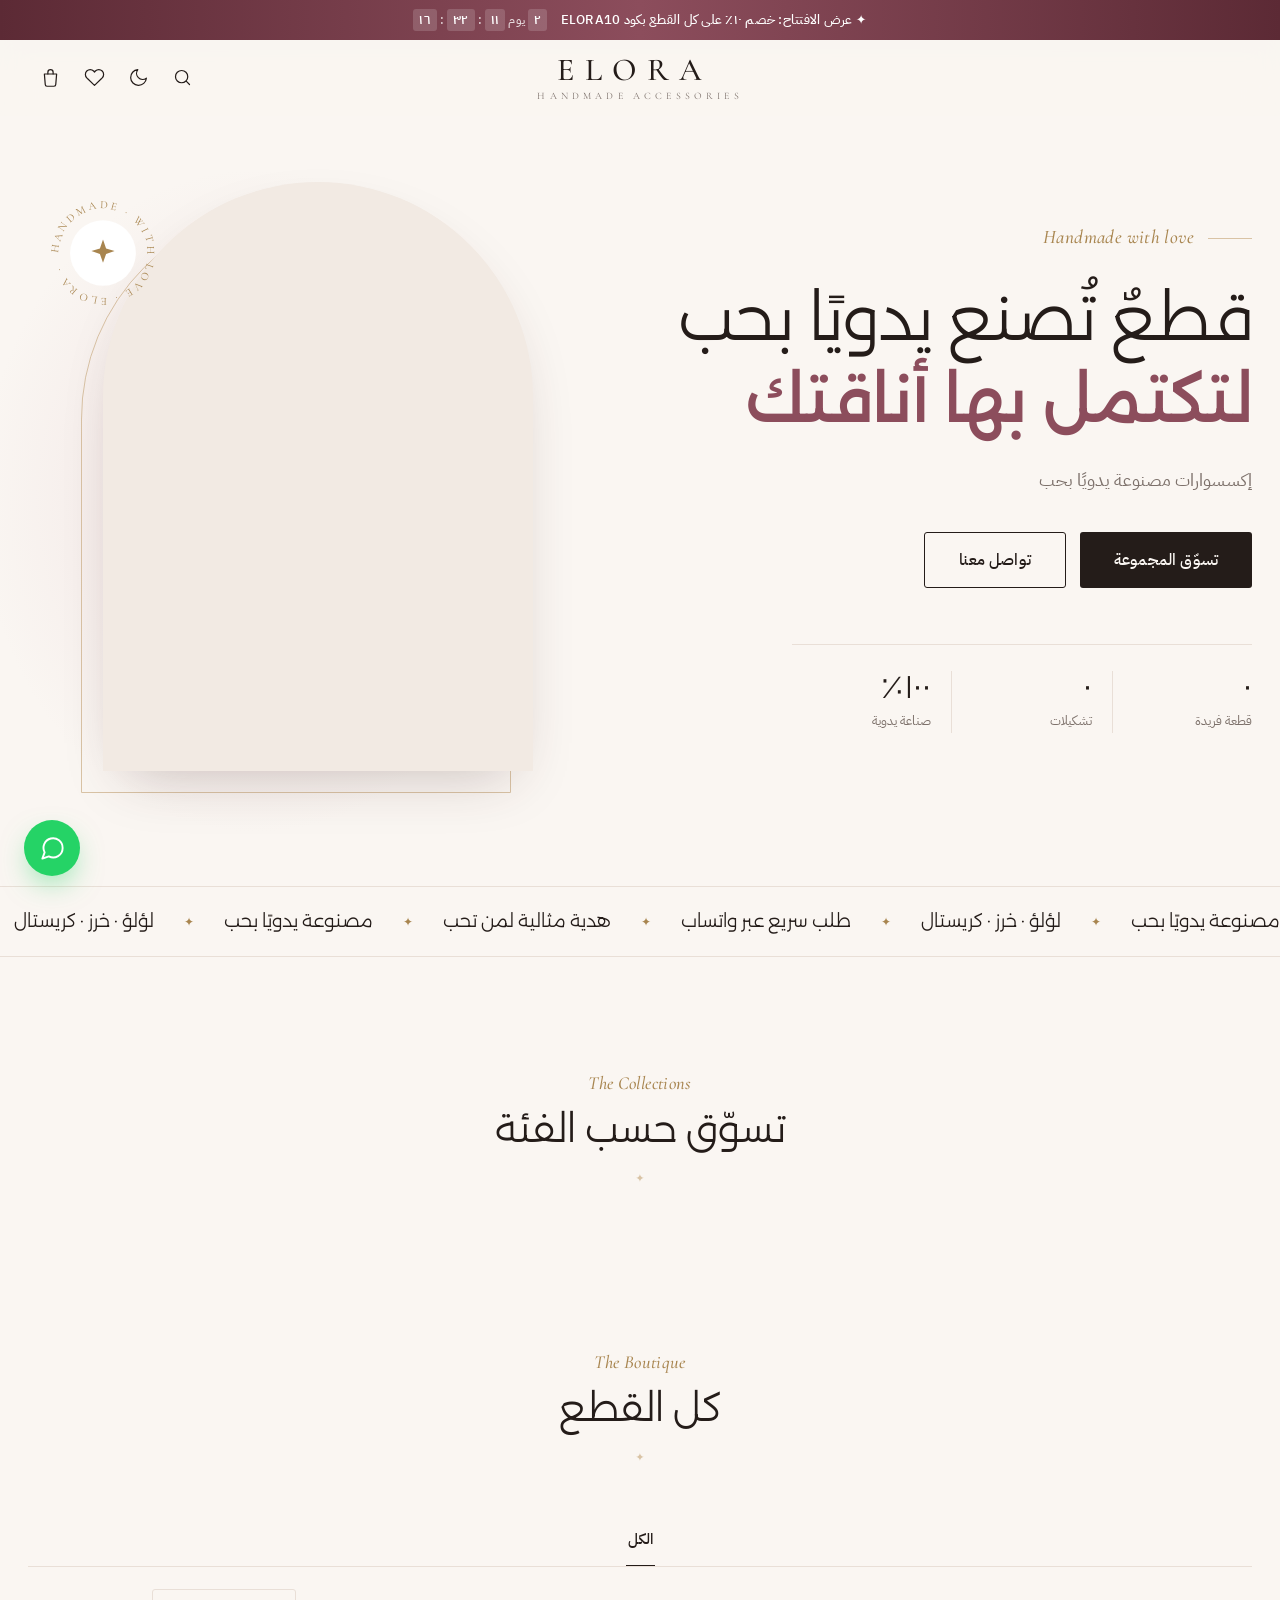
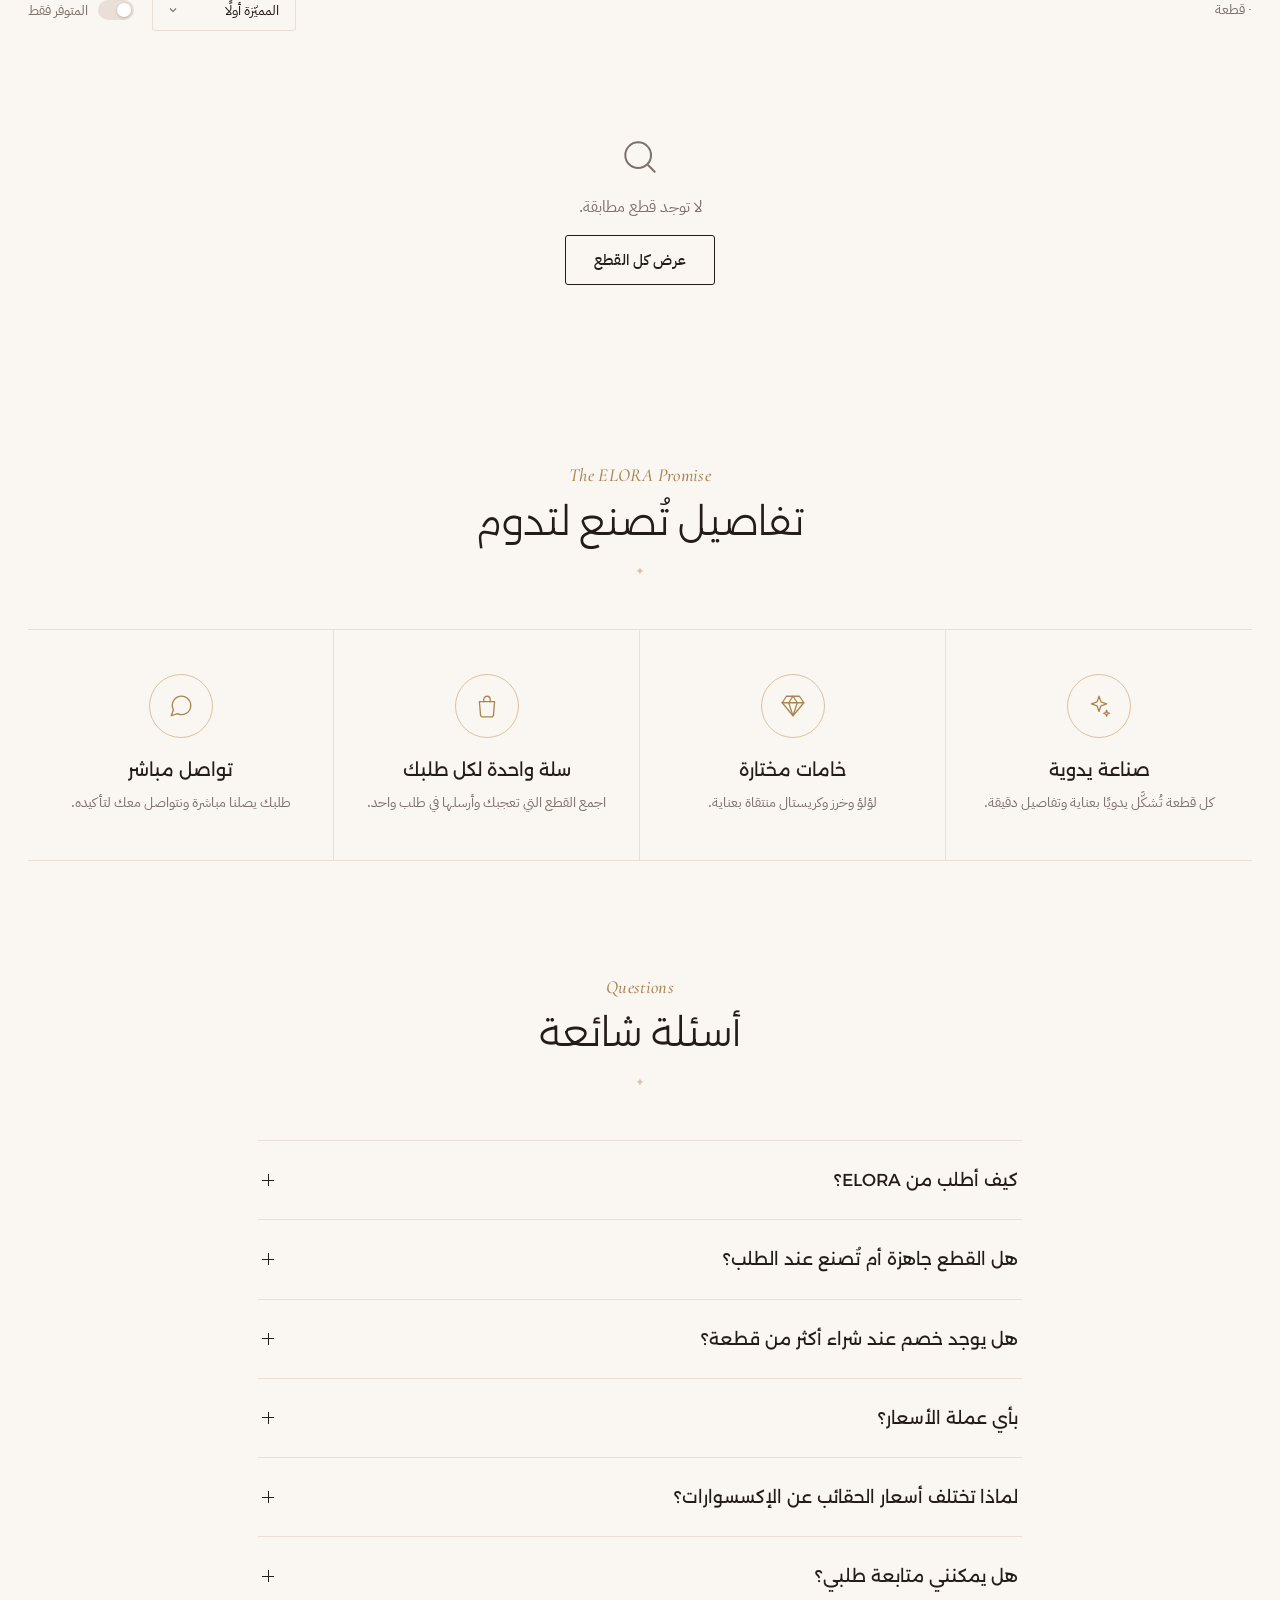
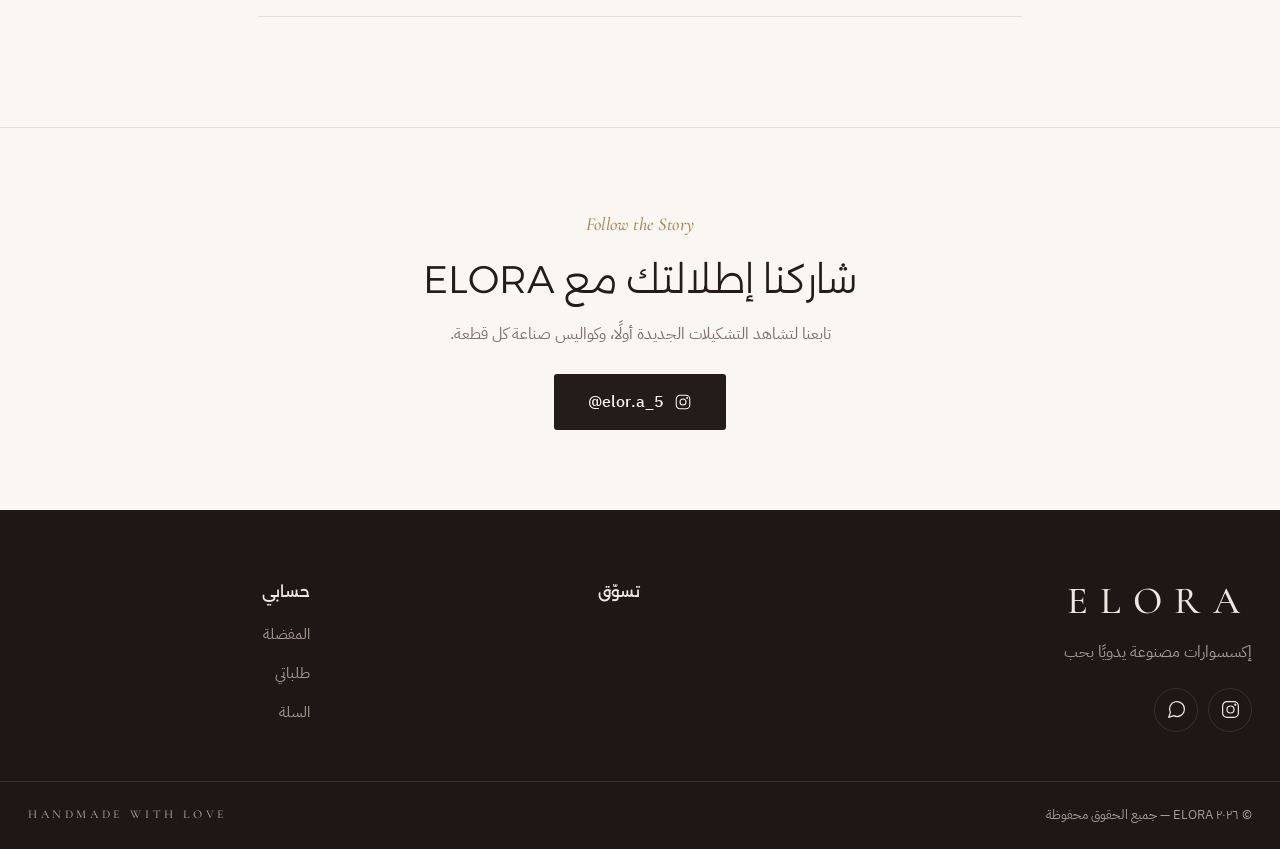
==== commit 9373b4b9: "مراجعة شاملة: إصلاح أخطاء في المتجر ولوحة التحكم وأداة البناء وكود الطلبات المتجر: سعر الكمية في صفح" ====
--- a/index.html
+++ b/index.html
@@ -2,6 +2,7 @@
 <html lang="ar" dir="rtl" data-theme="light">
 <head>
 <meta charset="utf-8">
+<script>/* انتقل المتجر إلى Cloudflare Pages */if(/\.github\.io$/i.test(location.hostname))location.replace("https://elora-shop.pages.dev"+location.pathname+location.search+location.hash)</script>
 <meta name="viewport" content="width=device-width, initial-scale=1, viewport-fit=cover">
 <title>ELORA — إكسسوارات مصنوعة يدويًا بحب</title>
 <meta name="description" content="ELORA متجر إكسسوارات مصنوعة يدويًا: عقود وحقائب وأساور وأطقم من اللؤلؤ والخرز والكريستال. اطلب بسهولة عبر واتساب.">
@@ -63,7 +64,7 @@
 
 <a class="skip" href="#shop">تخطَّ إلى المنتجات</a>
 
-<div class="announce" id="announce" aria-live="polite"><span id="announceText">✦ ELORA</span></div>
+<div class="announce" id="announce"><span id="announceText">✦ ELORA</span></div>
 <div class="sample-banner" id="sampleBanner" hidden>
   وضع المعاينة: الأسعار ورسوم التوصيل والكوبونات تجريبية. عدّلها في ملف <code dir="ltr">shop.json</code> ثم اجعل <code dir="ltr">"sampleData": false</code>
 </div>
--- a/assets/store.css
+++ b/assets/store.css
@@ -112,6 +112,11 @@
 /* ---------- الشريط العلوي ---------- */
 .announce { background: var(--ink-bg); color: var(--ink-text); text-align: center; font-size: .8rem; letter-spacing: .02em; padding: 9px 16px; min-height: 38px; }
 .announce span { display: inline-block; transition: opacity .4s, transform .4s; }
+.announce.promo { background: linear-gradient(90deg, #5c2a35, #8c4d5c, #5c2a35); color: #fff; font-weight: 500; }
+.announce .cd { display: inline-flex; align-items: center; gap: 3px; margin-inline-start: 10px; font-variant-numeric: tabular-nums; }
+.announce .cd .hms { display: inline-flex; align-items: center; gap: 3px; direction: ltr; }
+.announce .cd b { background: rgba(255,255,255,.16); border-radius: 3px; padding: 0 6px; font-weight: 600; }
+.announce .cd i { font-style: normal; opacity: .8; font-size: .75rem; }
 .announce span.out { opacity: 0; transform: translateY(-6px); }
 .sample-banner { background: #fff4d6; color: #5a4300; text-align: center; font-size: .82rem; padding: 7px 16px; border-bottom: 1px solid #f0dfa8; }
 :root[data-theme="dark"] .sample-banner { background: #33290f; color: #f5dc9a; border-color: #4f4118; }
@@ -174,7 +179,14 @@
 .hero-pick .price { font-size: .88rem; font-weight: 500; }
 .hero-pick .i { width: 16px; height: 16px; margin-inline-start: auto; color: var(--muted); }
 .hero-dots { position: absolute; left: 4%; top: 50%; transform: translateY(-50%); display: flex; flex-direction: column; gap: 10px; z-index: 2; }
-.hero-dots button { width: 8px; height: 8px; border-radius: 50%; border: 1px solid var(--text); opacity: .45; transition: all .3s; }
+.hero-dots button { position: relative; width: 8px; height: 8px; border-radius: 50%; border: 1px solid var(--text); opacity: .45; transition: all .3s; }
+.hero-dots button::after { content: ""; position: absolute; inset: -9px; }
+.hero-dots .hero-pause { width: 14px; height: 14px; border: 0; border-radius: 0; opacity: .55; margin-top: 4px;
+  background: linear-gradient(90deg, var(--text) 0 35%, transparent 35% 65%, var(--text) 65%) center / 9px 11px no-repeat; }
+.hero-dots .hero-pause[aria-pressed="true"] { background: none; border-style: solid; border-width: 6px 0 6px 10px; border-color: transparent transparent transparent var(--text); width: 0; height: 0; }
+.hero-dots .hero-pause:hover { opacity: 1; }
+.wa-fab { transition: transform .35s var(--ease), opacity .3s; }
+.wa-fab.away { transform: translateY(140%); opacity: 0; pointer-events: none; }
 .hero-dots button[aria-current="true"] { background: var(--text); opacity: 1; height: 26px; border-radius: 999px; }
 .hero-seal {
   position: absolute; left: 3%; top: 6%; width: 116px; height: 116px; z-index: 2; color: var(--gold);
@@ -766,3 +778,20 @@
   *, *::before, *::after { animation-duration: .01ms !important; animation-iteration-count: 1 !important; transition-duration: .01ms !important; scroll-behavior: auto !important; }
   .card.reveal { opacity: 1; transform: none; }
 }
+
+/* حجز مسبق · أسعار الكميات · خصم الكمية */
+.badge.pre { background: var(--gold); color: var(--bg); }
+.line-hint { display: block; margin-top: 4px; font-size: .76rem; color: var(--gold); line-height: 1.5; }
+.tier-bar { margin-top: 10px; }
+.tier-bar .i { color: var(--rose); }
+.bulk-box { border: 1px dashed var(--border); border-radius: var(--r); padding: 12px 14px; font-size: .86rem; }
+.bulk-box > b { display: flex; align-items: center; gap: 8px; font-weight: 600; margin-bottom: 8px; }
+.bulk-box .i { width: 16px; height: 16px; color: var(--gold); }
+.bulk-box > div { display: flex; flex-wrap: wrap; gap: 8px; }
+.bulk-box span { display: grid; gap: 2px; padding: 6px 12px; border-radius: 10px; background: var(--surface); text-align: center; }
+.bulk-box small { color: var(--muted); font-size: .74rem; }
+
+/* مناطق التوصيل المجمّعة */
+.zone-note { margin: -6px 0 14px; font-size: .82rem; color: var(--gold); }
+.radio-card .zn { color: var(--muted); font-size: .78rem; }
+.field select optgroup { font-weight: 700; }
